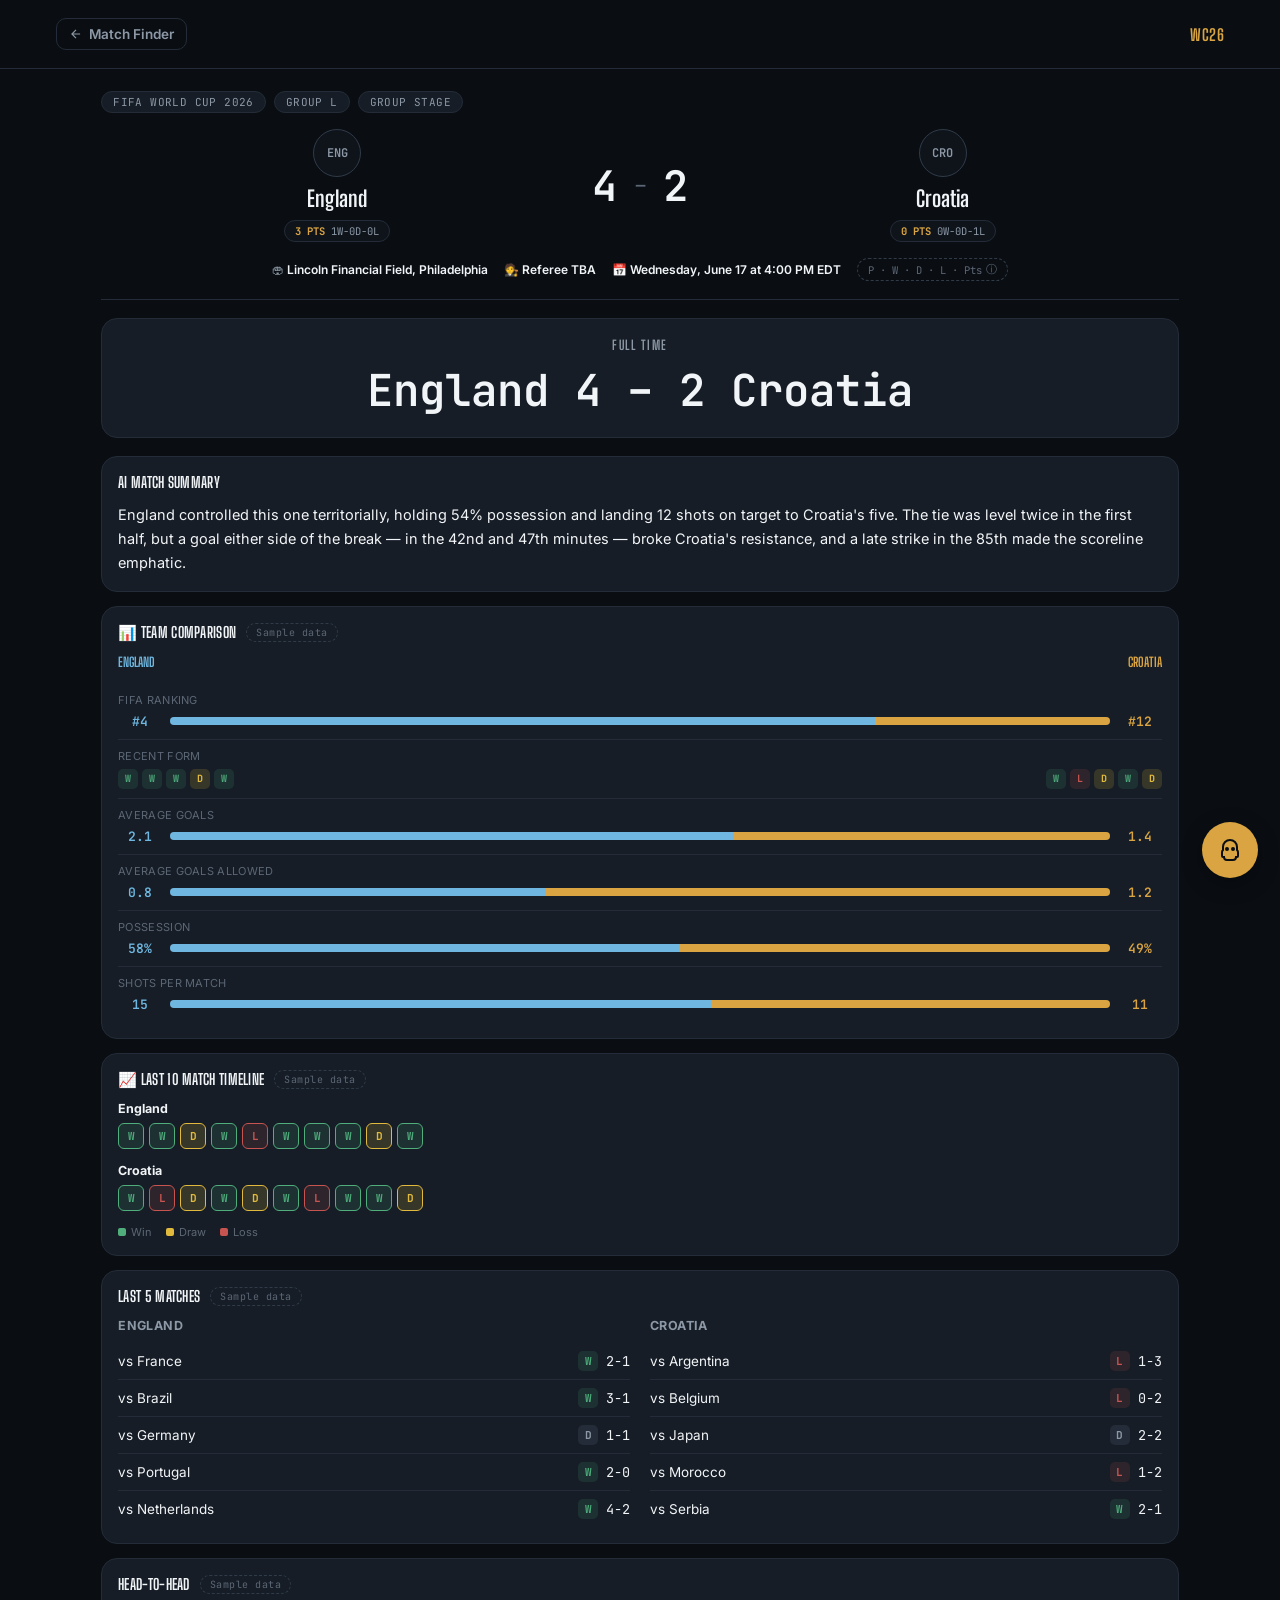
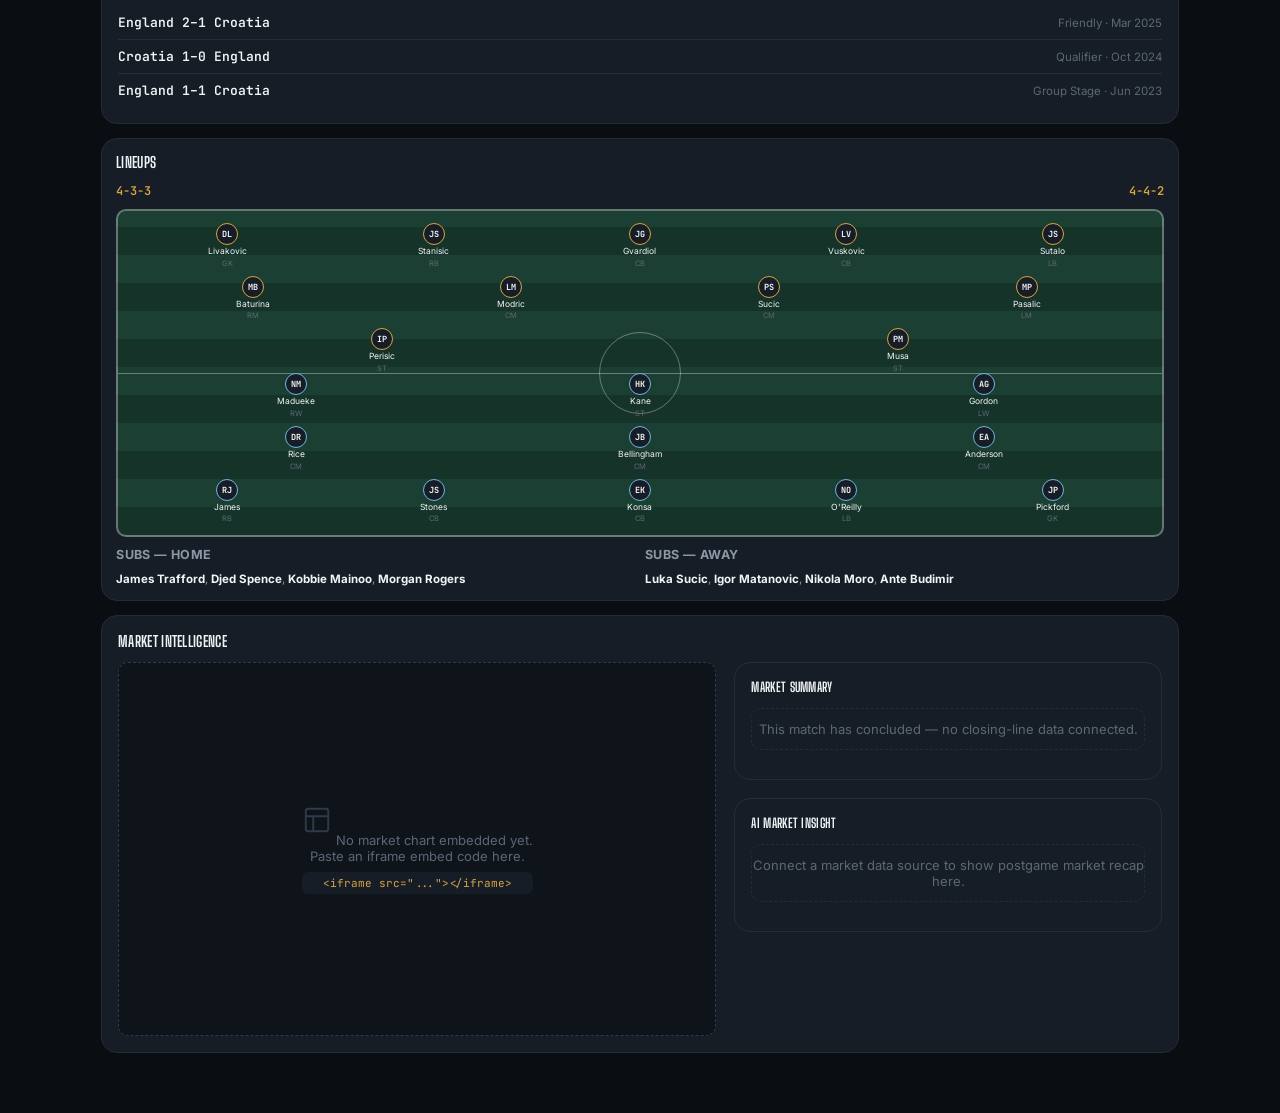
==== match.html @ c4d1fd0e "fc betting" ====
<!DOCTYPE html>
<html lang="en">
<head>
<meta charset="UTF-8">
<meta name="viewport" content="width=device-width, initial-scale=1.0">
<title>Match Intelligence — WC26</title>
<link rel="preconnect" href="https://fonts.googleapis.com">
<link href="https://fonts.googleapis.com/css2?family=Big+Shoulders+Display:wght@600;700;800&family=Inter:wght@400;500;600;700&family=JetBrains+Mono:wght@500;600&display=swap" rel="stylesheet">
<link rel="stylesheet" href="css/match.css">
</head>
<body data-page="match">

  <header class="mini-topbar">
    <a href="index.html" class="back-link">
      <svg width="14" height="14" viewBox="0 0 24 24" fill="none" stroke="currentColor" stroke-width="2"><path d="M19 12H5M12 19l-7-7 7-7"/></svg>
      Match Finder
    </a>
    <span class="mini-brand">WC26</span>
  </header>

  <main class="page">

    <!-- ============ SECTION 1 — MATCH HEADER ============ -->
    <section class="match-hero" id="matchHero">
      <div class="hero-meta-row">
        <span class="hero-tag" id="heroCompetition">FIFA World Cup 2026</span>
        <span class="hero-tag" id="heroGroup">Group —</span>
        <span class="hero-tag" id="heroStage">Group Stage</span>
        <span class="hero-tag live-tag" id="heroLiveTag" hidden><span class="pulse-dot small"></span><span id="heroLiveTagText">LIVE</span></span>
      </div>
      <div class="hero-teams">
        <div class="hero-team">
          <img class="flag" id="heroHomeFlag" src="" alt="">
          <span class="hero-team-name" id="heroHomeName">—</span>
          <span class="standing-bubble" id="homeStandingBubble" hidden></span>
        </div>
        <div class="hero-score-block" id="heroScoreBlock">
          <span class="hero-vs">vs</span>
        </div>
        <div class="hero-team">
          <img class="flag" id="heroAwayFlag" src="" alt="">
          <span class="hero-team-name" id="heroAwayName">—</span>
          <span class="standing-bubble" id="awayStandingBubble" hidden></span>
        </div>
      </div>
      <div class="hero-info-row">
        <span>🏟 <b id="heroStadium">—</b></span>
        <span>🧑‍⚖️ <b id="heroReferee">—</b></span>
        <span>📅 <b id="heroDate">—</b></span>
        <span class="info-chip-wrap">
          <button class="info-chip" id="standingsInfoBtn" type="button" aria-expanded="false">P · W · D · L · Pts <span class="info-icon">ⓘ</span></button>
          <div class="info-tooltip" id="standingsTooltip" hidden>
            <b>P</b> Played &nbsp;·&nbsp; <b>W</b> Won &nbsp;·&nbsp; <b>D</b> Drawn &nbsp;·&nbsp; <b>L</b> Lost &nbsp;·&nbsp; <b>Pts</b> Points
            <div class="info-tooltip-note">Group table shown is current sample data — will auto-update once a live standings API is connected.</div>
          </div>
        </span>
      </div>
    </section>

    <!-- ============ SECTION 2 — COUNTDOWN / STATUS ============ -->
    <section class="status-bar" id="statusBar"></section>

    <!-- ============ SECTIONS 3, 4, 5 ============ -->
    <div class="content-main">

      <!-- SECTION 3 — AI MATCH SUMMARY -->
      <div class="panel" id="panelAiSummary">
        <div class="panel-head"><h2>AI Match Summary</h2></div>
        <p class="ai-summary-text" id="aiSummaryText">—</p>
      </div>

      <!-- FEATURE 1 — TEAM COMPARISON PANEL -->
      <div class="panel" id="panelComparison">
        <div class="panel-head">
          <h2>📊 Team Comparison</h2>
          <span class="sample-tag" id="comparisonSampleTag" hidden>Sample data</span>
        </div>
        <div id="comparisonContent"></div>
      </div>

      <!-- FEATURE 2 — MATCH RESEARCH TIMELINE -->
      <div class="panel" id="panelTimeline">
        <div class="panel-head">
          <h2>📈 Last 10 Match Timeline</h2>
          <span class="sample-tag" id="timelineSampleTag" hidden>Sample data</span>
        </div>
        <div id="timelineContent"></div>
      </div>

      <!-- SECTION 4 — LAST 5 MATCHES -->
      <div class="panel" id="panelLastFive">
        <div class="panel-head">
          <h2>Last 5 Matches</h2>
          <span class="sample-tag" id="lastFiveSampleTag" hidden>Sample data</span>
        </div>
        <div id="lastFiveContent"></div>
      </div>

      <!-- SECTION 5 — HEAD-TO-HEAD -->
      <div class="panel" id="panelH2H">
        <div class="panel-head">
          <h2>Head-to-Head</h2>
          <span class="sample-tag" id="h2hSampleTag" hidden>Sample data</span>
        </div>
        <div id="h2hContent"></div>
      </div>

    </div>

    <!-- ============ SECTION 6 — LINEUPS ============ -->
    <div class="panel panel-compact" id="panelLineups" style="margin-top:14px;">
      <div class="panel-head"><h2>Lineups</h2></div>
      <div id="lineupsContent">
        <div class="lineups-head-row">
          <span><span class="formation-tag" id="homeFormationTag">—</span></span>
          <span><span class="formation-tag" id="awayFormationTag">—</span></span>
        </div>
        <div class="pitch" id="pitch"></div>
        <div class="lineups-grid">
          <div>
            <div class="form-team-label">Subs — Home</div>
            <div class="subs-row" id="subsHome">—</div>
          </div>
          <div>
            <div class="form-team-label">Subs — Away</div>
            <div class="subs-row" id="subsAway">—</div>
          </div>
        </div>
      </div>
    </div>

    <!-- ============ SECTION 9 — MARKET INTELLIGENCE ============ -->
    <div class="panel" id="panelMarket" style="margin-top:14px;">
      <div class="panel-head"><h2>Market Intelligence</h2></div>
      <div class="market-grid">

        <!-- Embedded chart area -->
        <div class="embed-slot" id="marketEmbedSlot">
          <!-- =====================================================
               PASTE YOUR MARKET EMBED CODE HERE.
               Delete the .embed-placeholder <div> below, then paste
               any provider's <iframe ...></iframe> tag in its place.
               This container is already responsive — width/height
               are handled for you in match.css (.embed-slot iframe).
               No provider is hardcoded; anything that embeds via
               iframe will work here.
          ===================================================== -->
          <div class="embed-placeholder" id="marketEmbedPlaceholder">
            <svg viewBox="0 0 24 24" fill="none" stroke="currentColor" stroke-width="1.5"><rect x="3" y="3" width="18" height="18" rx="2"/><path d="M3 9h18M9 21V9"/></svg>
            No market chart embedded yet.<br>Paste an iframe embed code here.
            <code>&lt;iframe src="..."&gt;&lt;/iframe&gt;</code>
          </div>
        </div>

        <div class="market-side">
          <!-- Market summary card -->
          <div class="panel" id="panelMarketSummary" style="margin:0;">
            <div class="panel-head"><h2 style="font-size:13px;">Market Summary</h2></div>
            <div id="marketSummaryContent"></div>
          </div>

          <!-- AI-generated market insight card -->
          <div class="panel" id="panelMarketInsight" style="margin:0;">
            <div class="panel-head"><h2 style="font-size:13px;">AI Market Insight</h2></div>
            <div id="marketInsightContent"></div>
          </div>
        </div>

      </div>
    </div>

  </main>

  <!-- ============ SECTION 8 — FLOATING AI ASSISTANT ============ -->
  <button class="assistant-fab" id="assistantFab" aria-label="Open AI Assistant" aria-expanded="false">
    <svg viewBox="0 0 24 24" fill="none" stroke="currentColor" stroke-width="2"><path d="M12 2a7 7 0 0 0-7 7v3a3 3 0 0 0-1 2.236V18a1 1 0 0 0 1 1h1a3 3 0 0 0 3 3h6a3 3 0 0 0 3-3h1a1 1 0 0 0 1-1v-3.764A3 3 0 0 0 19 12V9a7 7 0 0 0-7-7Z"/><circle cx="9" cy="11" r="1"/><circle cx="15" cy="11" r="1"/></svg>
  </button>
  <div class="assistant-panel" id="assistantPanel">
    <div class="assistant-head">AI Assistant</div>
    <div class="assistant-body">
      <div class="assistant-questions" id="assistantQuestions"></div>
      <div id="assistantAnswer"></div>
    </div>
  </div>

  <script src="js/home.js"></script>
  <script src="js/match.js"></script>
</body>
</html>
---- css/match.css ----
/* ============================================
   DESIGN TOKENS — mirrors css/home.css so both
   pages share one visual identity. Kept duplicated
   per the project's "only these files" file list.
   ============================================ */
:root {
  --bg: #0A0E13;
  --bg-elevated: #0F141B;
  --surface: #161D26;
  --surface-hover: #1C2531;
  --border: #232C38;
  --border-strong: #303B49;

  --text-primary: #F2F5F7;
  --text-secondary: #8C98A6;
  --text-tertiary: #5C6776;

  --accent-gold: #D9A441;
  --accent-gold-soft: rgba(217, 164, 65, 0.14);
  --live-red: #E5483D;
  --live-red-soft: rgba(229, 72, 61, 0.14);
  --win-green: #4FAE7C;
  --win-green-soft: rgba(79, 174, 124, 0.14);
  --loss-red: #C75450;
  --loss-red-soft: rgba(199, 84, 80, 0.14);
  --draw-gray: #8C98A6;
  --draw-yellow: #E0B93D;
  --draw-yellow-soft: rgba(224, 185, 61, 0.16);

  --pitch-1: #16332A;
  --pitch-2: #1C3F33;
  --pitch-line: rgba(242, 246, 247, 0.35);

  --radius-sm: 6px;
  --radius-md: 10px;
  --radius-lg: 16px;

  --font-display: 'Big Shoulders Display', sans-serif;
  --font-body: 'Inter', sans-serif;
  --font-mono: 'JetBrains Mono', monospace;
}

* { box-sizing: border-box; }
html, body { margin: 0; padding: 0; background: var(--bg); color: var(--text-primary); font-family: var(--font-body); }
a { color: inherit; text-decoration: none; }
:focus-visible { outline: 2px solid var(--accent-gold); outline-offset: 2px; }
@media (prefers-reduced-motion: reduce) {
  *, *::before, *::after { animation-duration: 0.001ms !important; transition-duration: 0.001ms !important; }
}

/* See css/home.css for why this is needed — .hero-tag.live-tag and
   .standing-bubble both declare an explicit `display`, which otherwise
   silently overrides el.hidden = true. */
[hidden] { display: none !important; }

.pulse-dot {
  width: 8px;
  height: 8px;
  border-radius: 50%;
  background: var(--live-red);
  position: relative;
  display: inline-block;
  flex-shrink: 0;
}
.pulse-dot::after {
  content: '';
  position: absolute;
  inset: 0;
  border-radius: 50%;
  background: var(--live-red);
  animation: pulse 1.6s ease-out infinite;
}
.pulse-dot.small { width: 6px; height: 6px; }
@keyframes pulse {
  0% { transform: scale(1); opacity: 0.7; }
  100% { transform: scale(2.6); opacity: 0; }
}

/* ============================================
   MINI TOP BAR
   ============================================ */
.mini-topbar {
  display: flex;
  align-items: center;
  gap: 14px;
  padding: 18px clamp(20px, 5vw, 56px);
  border-bottom: 1px solid var(--border);
}
.back-link {
  display: flex;
  align-items: center;
  gap: 6px;
  color: var(--text-secondary);
  font-size: 13.5px;
  font-weight: 600;
  padding: 7px 12px;
  border: 1px solid var(--border);
  border-radius: var(--radius-md);
  transition: border-color 0.15s, color 0.15s;
}
.back-link:hover { border-color: var(--border-strong); color: var(--text-primary); }
.mini-brand { margin-left: auto; font-family: var(--font-display); font-weight: 700; font-size: 16px; color: var(--accent-gold); letter-spacing: 0.5px; }

.page {
  max-width: 1180px;
  margin: 0 auto;
  padding: 0 clamp(14px, 4vw, 56px) 60px;
}

/* ============================================
   SECTION 1 — MATCH HEADER
   ============================================ */
.match-hero {
  padding: 22px 0 18px;
  border-bottom: 1px solid var(--border);
}

.hero-meta-row {
  display: flex;
  gap: 8px;
  flex-wrap: wrap;
  margin-bottom: 16px;
}
.hero-tag {
  font-family: var(--font-mono);
  font-size: 11px;
  letter-spacing: 0.4px;
  text-transform: uppercase;
  color: var(--text-secondary);
  background: var(--surface);
  border: 1px solid var(--border);
  border-radius: 100px;
  padding: 3px 11px;
}
.hero-tag.live-tag {
  display: inline-flex;
  align-items: center;
  gap: 6px;
  color: var(--live-red);
  background: var(--live-red-soft);
  border-color: var(--live-red);
  font-weight: 600;
}

.hero-teams {
  display: grid;
  grid-template-columns: 1fr auto 1fr;
  align-items: center;
  gap: 12px;
}

.hero-team { display: flex; flex-direction: column; align-items: center; gap: 8px; text-align: center; }
.hero-team .flag { width: 48px; height: 48px; border-radius: 50%; object-fit: cover; border: 1px solid var(--border-strong); background: var(--bg-elevated); }
.hero-team .hero-team-name { font-family: var(--font-display); font-weight: 700; font-size: clamp(16px, 2.6vw, 22px); }

.flag-fallback {
  display: flex;
  align-items: center;
  justify-content: center;
  font-family: var(--font-mono);
  font-weight: 600;
  color: var(--text-secondary);
  background: var(--bg-elevated);
  border: 1px solid var(--border-strong);
  border-radius: 50%;
}
.hero-team .flag-fallback { width: 48px; height: 48px; font-size: 12px; }

/* Compact per-team P/W/D/L/Pts bubble, replaces the old full standings table */
.standing-bubble {
  display: inline-flex;
  align-items: center;
  gap: 6px;
  font-family: var(--font-mono);
  font-size: 10.5px;
  background: var(--bg-elevated);
  border: 1px solid var(--border);
  border-radius: 100px;
  padding: 3px 10px;
  color: var(--text-secondary);
}
.standing-bubble .sb-pts { color: var(--accent-gold); font-weight: 700; }

.hero-score-block { display: flex; align-items: center; gap: 10px; font-family: var(--font-mono); }
.hero-score-block .hero-score { font-size: clamp(28px, 5vw, 42px); font-weight: 600; min-width: 38px; text-align: center; }
.hero-score-block .hero-sep { font-size: 22px; color: var(--text-tertiary); }
.hero-score-block .hero-vs { font-size: 17px; color: var(--text-tertiary); font-weight: 600; }

.hero-info-row {
  display: flex;
  justify-content: center;
  align-items: center;
  gap: 16px;
  flex-wrap: wrap;
  margin-top: 16px;
  font-size: 12px;
  color: var(--text-secondary);
}
.hero-info-row span b { color: var(--text-primary); font-weight: 600; }

.info-chip-wrap { position: relative; }
.info-chip {
  font-family: var(--font-mono);
  font-size: 10.5px;
  color: var(--text-tertiary);
  background: transparent;
  border: 1px dashed var(--border-strong);
  border-radius: 100px;
  padding: 3px 10px;
  cursor: pointer;
  display: inline-flex;
  align-items: center;
  gap: 4px;
}
.info-chip:hover { color: var(--accent-gold); border-color: var(--accent-gold); }
.info-icon { font-size: 11px; }

.info-tooltip {
  position: absolute;
  bottom: calc(100% + 8px);
  right: 0;
  width: min(280px, 80vw);
  background: var(--surface);
  border: 1px solid var(--border-strong);
  border-radius: var(--radius-md);
  padding: 12px 14px;
  font-size: 11.5px;
  line-height: 1.6;
  color: var(--text-secondary);
  box-shadow: 0 8px 24px rgba(0,0,0,0.45);
  z-index: 40;
}
.info-tooltip b { color: var(--text-primary); }
.info-tooltip-note { margin-top: 8px; padding-top: 8px; border-top: 1px solid var(--border); color: var(--text-tertiary); font-size: 10.5px; }

/* ============================================
   SECTION 2 — COUNTDOWN / STATUS
   ============================================ */
.status-bar {
  margin: 18px 0;
  padding: 18px;
  border-radius: var(--radius-lg);
  border: 1px solid var(--border);
  background: var(--surface);
  text-align: center;
}
.status-bar.state-live { border-color: var(--live-red); background: linear-gradient(180deg, var(--live-red-soft), var(--surface)); }
.status-bar.state-half { border-color: var(--accent-gold); background: linear-gradient(180deg, var(--accent-gold-soft), var(--surface)); }

.status-label {
  font-family: var(--font-display);
  font-weight: 700;
  font-size: 13px;
  letter-spacing: 1.5px;
  text-transform: uppercase;
  color: var(--text-secondary);
  margin-bottom: 8px;
  display: flex;
  align-items: center;
  justify-content: center;
  gap: 8px;
}
.status-bar.state-live .status-label { color: var(--live-red); }
.status-bar.state-half .status-label { color: var(--accent-gold); }

.countdown-digits {
  display: flex;
  justify-content: center;
  gap: clamp(12px, 4vw, 30px);
}
.countdown-digits .digit-block { display: flex; flex-direction: column; align-items: center; gap: 3px; }
.countdown-digits .digit-value { font-family: var(--font-mono); font-size: clamp(24px, 5vw, 36px); font-weight: 600; }
.countdown-digits .digit-unit { font-size: 10.5px; letter-spacing: 0.5px; text-transform: uppercase; color: var(--text-tertiary); }

.live-minute-display { font-family: var(--font-mono); font-size: clamp(30px, 6vw, 44px); font-weight: 600; color: var(--text-primary); }
.status-subtext { margin-top: 6px; font-size: 12.5px; color: var(--text-secondary); }

/* ============================================
   GENERIC PANEL (reused everywhere below)
   ============================================ */
.panel {
  background: var(--surface);
  border: 1px solid var(--border);
  border-radius: var(--radius-lg);
  padding: 16px;
}
.panel + .panel { margin-top: 14px; }
.panel.panel-compact { padding: 14px; }

.panel-head {
  display: flex;
  align-items: center;
  gap: 10px;
  margin-bottom: 12px;
  flex-wrap: wrap;
}
.panel-head h2 {
  font-family: var(--font-display);
  font-weight: 700;
  font-size: 15px;
  letter-spacing: 0.3px;
  text-transform: uppercase;
  margin: 0;
}
.sample-tag {
  font-family: var(--font-mono);
  font-size: 10px;
  letter-spacing: 0.5px;
  color: var(--text-tertiary);
  border: 1px dashed var(--border-strong);
  border-radius: 100px;
  padding: 2px 9px;
}

.panel-empty {
  color: var(--text-tertiary);
  font-size: 13px;
  padding: 12px 0;
  text-align: center;
  border: 1px dashed var(--border);
  border-radius: var(--radius-md);
}

/* ============================================
   SECTIONS 3, 4, 5 — single-column content flow
   (standings sidebar removed; bubbles live in the
   header now, see SECTION 1 above)
   ============================================ */
.content-main { display: flex; flex-direction: column; margin-top: 18px; }

/* AI Summary */
.ai-summary-text { font-size: 14.5px; line-height: 1.65; color: var(--text-primary); margin: 0; }

/* Last 5 Matches */
.form-columns { display: grid; grid-template-columns: 1fr 1fr; gap: 20px; }
.form-team-label { font-size: 12.5px; font-weight: 700; color: var(--text-secondary); text-transform: uppercase; letter-spacing: 0.4px; margin-bottom: 10px; }
.form-row { display: flex; align-items: center; justify-content: space-between; padding: 8px 0; border-bottom: 1px solid var(--border); font-size: 13.5px; }
.form-row:last-child { border-bottom: none; }
.form-opponent { color: var(--text-primary); }
.form-right { display: flex; align-items: center; gap: 8px; font-family: var(--font-mono); }
.result-badge { width: 20px; height: 20px; border-radius: 5px; display: flex; align-items: center; justify-content: center; font-size: 11px; font-weight: 700; }
.result-badge.W { background: var(--win-green-soft); color: var(--win-green); }
.result-badge.D { background: var(--border); color: var(--draw-gray); }
.result-badge.L { background: var(--loss-red-soft); color: var(--loss-red); }

/* Head to Head */
.h2h-row { display: flex; justify-content: space-between; align-items: baseline; padding: 8px 0; border-bottom: 1px solid var(--border); font-size: 13px; }
.h2h-row:last-child { border-bottom: none; }
.h2h-line { font-family: var(--font-mono); font-weight: 600; }
.h2h-meta { color: var(--text-tertiary); font-size: 11.5px; }

/* ============================================
   FEATURE 1 — TEAM COMPARISON PANEL
   ============================================ */
.compare-head-row {
  display: flex;
  justify-content: space-between;
  font-family: var(--font-display);
  font-weight: 700;
  font-size: 13px;
  text-transform: uppercase;
  color: var(--text-secondary);
  margin-bottom: 14px;
}
.compare-head-row .ch-home { color: #6FB7E0; }
.compare-head-row .ch-away { color: var(--accent-gold); }

.compare-row { padding: 9px 0; border-bottom: 1px solid var(--border); }
.compare-row:last-child { border-bottom: none; }
.compare-label {
  display: block;
  font-size: 11px;
  color: var(--text-tertiary);
  text-transform: uppercase;
  letter-spacing: 0.3px;
  margin-bottom: 6px;
}
.compare-values {
  display: grid;
  grid-template-columns: 44px 1fr 44px;
  align-items: center;
  gap: 8px;
}
.compare-val {
  font-family: var(--font-mono);
  font-size: 13px;
  font-weight: 600;
  text-align: center;
}
.compare-val.home { color: #6FB7E0; }
.compare-val.away { color: var(--accent-gold); }

.compare-bar { display: flex; height: 8px; border-radius: 100px; overflow: hidden; background: var(--border); }
.compare-bar .cb-home { background: #6FB7E0; height: 100%; }
.compare-bar .cb-away { background: var(--accent-gold); height: 100%; }

.compare-chips { display: flex; justify-content: center; gap: 4px; }
.compare-form-split { display: flex; justify-content: space-between; align-items: center; }
.form-chip {
  width: 20px; height: 20px;
  border-radius: 5px;
  display: flex; align-items: center; justify-content: center;
  font-family: var(--font-mono);
  font-size: 10px;
  font-weight: 700;
}
.form-chip.W { background: var(--win-green-soft); color: var(--win-green); }
.form-chip.D { background: var(--draw-yellow-soft); color: var(--draw-yellow); }
.form-chip.L { background: var(--loss-red-soft); color: var(--loss-red); }

/* ============================================
   FEATURE 2 — MATCH RESEARCH TIMELINE
   ============================================ */
.timeline-team { margin-bottom: 14px; }
.timeline-team:last-child { margin-bottom: 0; }
.timeline-team-name { font-size: 12.5px; font-weight: 700; color: var(--text-primary); margin-bottom: 7px; }
.timeline-row { display: flex; gap: 5px; flex-wrap: wrap; }
.timeline-chip {
  width: 26px; height: 26px;
  border-radius: 6px;
  display: flex; align-items: center; justify-content: center;
  font-family: var(--font-mono);
  font-size: 11px;
  font-weight: 700;
  flex-shrink: 0;
}
.timeline-chip.W { background: var(--win-green-soft); color: var(--win-green); border: 1px solid var(--win-green); }
.timeline-chip.D { background: var(--draw-yellow-soft); color: var(--draw-yellow); border: 1px solid var(--draw-yellow); }
.timeline-chip.L { background: var(--loss-red-soft); color: var(--loss-red); border: 1px solid var(--loss-red); }
.timeline-legend { display: flex; gap: 14px; margin-top: 12px; font-size: 11px; color: var(--text-tertiary); }
.timeline-legend span { display: inline-flex; align-items: center; gap: 5px; }
.timeline-legend .dot { width: 8px; height: 8px; border-radius: 2px; }
.timeline-legend .dot.W { background: var(--win-green); }
.timeline-legend .dot.D { background: var(--draw-yellow); }
.timeline-legend .dot.L { background: var(--loss-red); }

/* ============================================
   SECTION 6 — LINEUPS / PITCH (compact)
   ============================================ */
.lineups-head-row { display: flex; justify-content: space-between; margin-bottom: 10px; font-size: 12px; }
.formation-tag { font-family: var(--font-mono); color: var(--accent-gold); font-weight: 600; }

.pitch {
  position: relative;
  border-radius: var(--radius-md);
  background:
    repeating-linear-gradient(0deg, var(--pitch-1) 0px, var(--pitch-1) 28px, var(--pitch-2) 28px, var(--pitch-2) 56px);
  border: 2px solid var(--pitch-line);
  padding: 12px 8px;
  display: flex;
  flex-direction: column;
  justify-content: space-between;
  min-height: 320px;
  overflow: hidden;
}
.pitch::before {
  content: '';
  position: absolute;
  top: 50%; left: 50%;
  width: 80px; height: 80px;
  border: 1px solid var(--pitch-line);
  border-radius: 50%;
  transform: translate(-50%, -50%);
}
.pitch::after {
  content: '';
  position: absolute;
  top: 50%; left: 0; right: 0;
  border-top: 1px solid var(--pitch-line);
}

.pitch-half { display: flex; flex-direction: column; gap: 8px; position: relative; z-index: 1; }
.pitch-row { display: flex; justify-content: space-around; gap: 4px; flex-wrap: wrap; }

.player-token { display: flex; flex-direction: column; align-items: center; gap: 2px; width: 58px; }
.player-dot {
  width: 22px; height: 22px;
  border-radius: 50%;
  background: var(--surface);
  border: 1.5px solid var(--border-strong);
  display: flex; align-items: center; justify-content: center;
  font-family: var(--font-mono); font-size: 8.5px; font-weight: 700;
}
.player-token.away .player-dot { border-color: var(--accent-gold); }
.player-token.home .player-dot { border-color: #6FB7E0; }
.player-name { font-size: 8.5px; text-align: center; line-height: 1.15; color: var(--text-primary); }
.player-pos { font-size: 7.5px; color: var(--text-tertiary); }

.subs-row { margin-top: 10px; font-size: 11.5px; color: var(--text-secondary); }
.subs-row b { color: var(--text-primary); }

.lineups-grid { display: grid; grid-template-columns: 1fr 1fr; gap: 10px; margin-top: 10px; }

/* ============================================
   SECTION 9 — MARKET INTELLIGENCE
   ============================================ */
.market-grid {
  display: grid;
  grid-template-columns: 1.4fr 1fr;
  gap: 18px;
  align-items: start;
}
.market-side { display: flex; flex-direction: column; gap: 18px; }

.embed-slot {
  position: relative;
  width: 100%;
  aspect-ratio: 16 / 10;
  border-radius: var(--radius-md);
  background: var(--bg-elevated);
  border: 1.5px dashed var(--border-strong);
  display: flex;
  align-items: center;
  justify-content: center;
  overflow: hidden;
}
.embed-slot iframe {
  width: 100%;
  height: 100%;
  border: 0;
  display: block;
}
.embed-placeholder {
  text-align: center;
  color: var(--text-tertiary);
  font-size: 13px;
  padding: 0 24px;
}
.embed-placeholder svg { width: 30px; height: 30px; margin-bottom: 10px; color: var(--border-strong); }
.embed-placeholder code {
  display: block;
  margin-top: 8px;
  font-family: var(--font-mono);
  font-size: 11px;
  color: var(--accent-gold);
  background: var(--surface);
  border-radius: var(--radius-sm);
  padding: 4px 8px;
}

.prob-bar { display: flex; height: 10px; border-radius: 100px; overflow: hidden; margin: 10px 0; background: var(--border); }
.prob-bar span { height: 100%; }
.prob-bar .p-home { background: #6FB7E0; }
.prob-bar .p-draw { background: var(--text-tertiary); }
.prob-bar .p-away { background: var(--accent-gold); }
.prob-legend { display: flex; justify-content: space-between; font-size: 11.5px; color: var(--text-secondary); font-family: var(--font-mono); }

/* ============================================
   SECTION 8 — FLOATING AI ASSISTANT
   ============================================ */
.assistant-fab {
  position: fixed;
  bottom: 22px;
  right: 22px;
  width: 56px;
  height: 56px;
  border-radius: 50%;
  background: var(--accent-gold);
  color: var(--bg);
  border: none;
  display: flex;
  align-items: center;
  justify-content: center;
  cursor: pointer;
  box-shadow: 0 6px 20px rgba(0,0,0,0.4);
  z-index: 60;
  transition: transform 0.15s;
}
.assistant-fab:hover { transform: scale(1.06); }
.assistant-fab svg { width: 24px; height: 24px; }

.assistant-panel {
  position: fixed;
  bottom: 90px;
  right: 22px;
  width: min(340px, calc(100vw - 44px));
  max-height: 60vh;
  background: var(--surface);
  border: 1px solid var(--border-strong);
  border-radius: var(--radius-lg);
  box-shadow: 0 12px 40px rgba(0,0,0,0.5);
  z-index: 60;
  display: flex;
  flex-direction: column;
  overflow: hidden;
  transform: translateY(12px) scale(0.98);
  opacity: 0;
  pointer-events: none;
  transition: transform 0.18s ease, opacity 0.18s ease;
}
.assistant-panel.open { transform: translateY(0) scale(1); opacity: 1; pointer-events: auto; }

.assistant-head {
  padding: 14px 16px;
  border-bottom: 1px solid var(--border);
  font-family: var(--font-display);
  font-weight: 700;
  font-size: 14px;
  text-transform: uppercase;
  letter-spacing: 0.4px;
}
.assistant-body { padding: 14px 16px; overflow-y: auto; flex: 1; }
.assistant-questions { display: flex; flex-direction: column; gap: 8px; margin-bottom: 12px; }
.assistant-q-btn {
  text-align: left;
  background: var(--bg-elevated);
  border: 1px solid var(--border);
  color: var(--text-primary);
  border-radius: var(--radius-sm);
  padding: 9px 12px;
  font-size: 12.5px;
  cursor: pointer;
  font-family: var(--font-body);
  transition: border-color 0.15s, background 0.15s;
}
.assistant-q-btn:hover { border-color: var(--accent-gold); background: var(--surface-hover); }
.assistant-answer {
  background: var(--bg-elevated);
  border-left: 2px solid var(--accent-gold);
  border-radius: var(--radius-sm);
  padding: 10px 12px;
  font-size: 12.5px;
  line-height: 1.55;
  color: var(--text-secondary);
  margin-top: 4px;
}

/* ============================================
   RESPONSIVE
   ============================================ */
@media (max-width: 760px) {
  .market-grid { grid-template-columns: 1fr; }
  .lineups-grid { grid-template-columns: 1fr; }
  .hero-teams { gap: 6px; }
  .hero-score-block { gap: 6px; }
  .hero-info-row { gap: 10px; }
  .info-tooltip { right: auto; left: 50%; transform: translateX(-50%); }
  .player-token { width: 48px; }
  .player-name { font-size: 7.5px; }
  .pitch { min-height: 270px; }
  .assistant-fab { width: 48px; height: 48px; bottom: 16px; right: 16px; }
  .assistant-fab svg { width: 20px; height: 20px; }
  .assistant-panel { bottom: 76px; right: 12px; }
  .compare-values { grid-template-columns: 36px 1fr 36px; }
  .timeline-chip { width: 22px; height: 22px; font-size: 10px; }
}

@media (max-width: 420px) {
  .hero-tag { font-size: 10px; padding: 3px 9px; }
  .hero-team .flag, .hero-team .flag-fallback { width: 40px; height: 40px; }
  .standing-bubble { font-size: 9.5px; padding: 2px 8px; }
  .panel-head h2 { font-size: 13.5px; }
  .player-token { width: 40px; }
  .player-dot { width: 18px; height: 18px; font-size: 7.5px; }
  .pitch { min-height: 230px; padding: 8px 4px; }
}
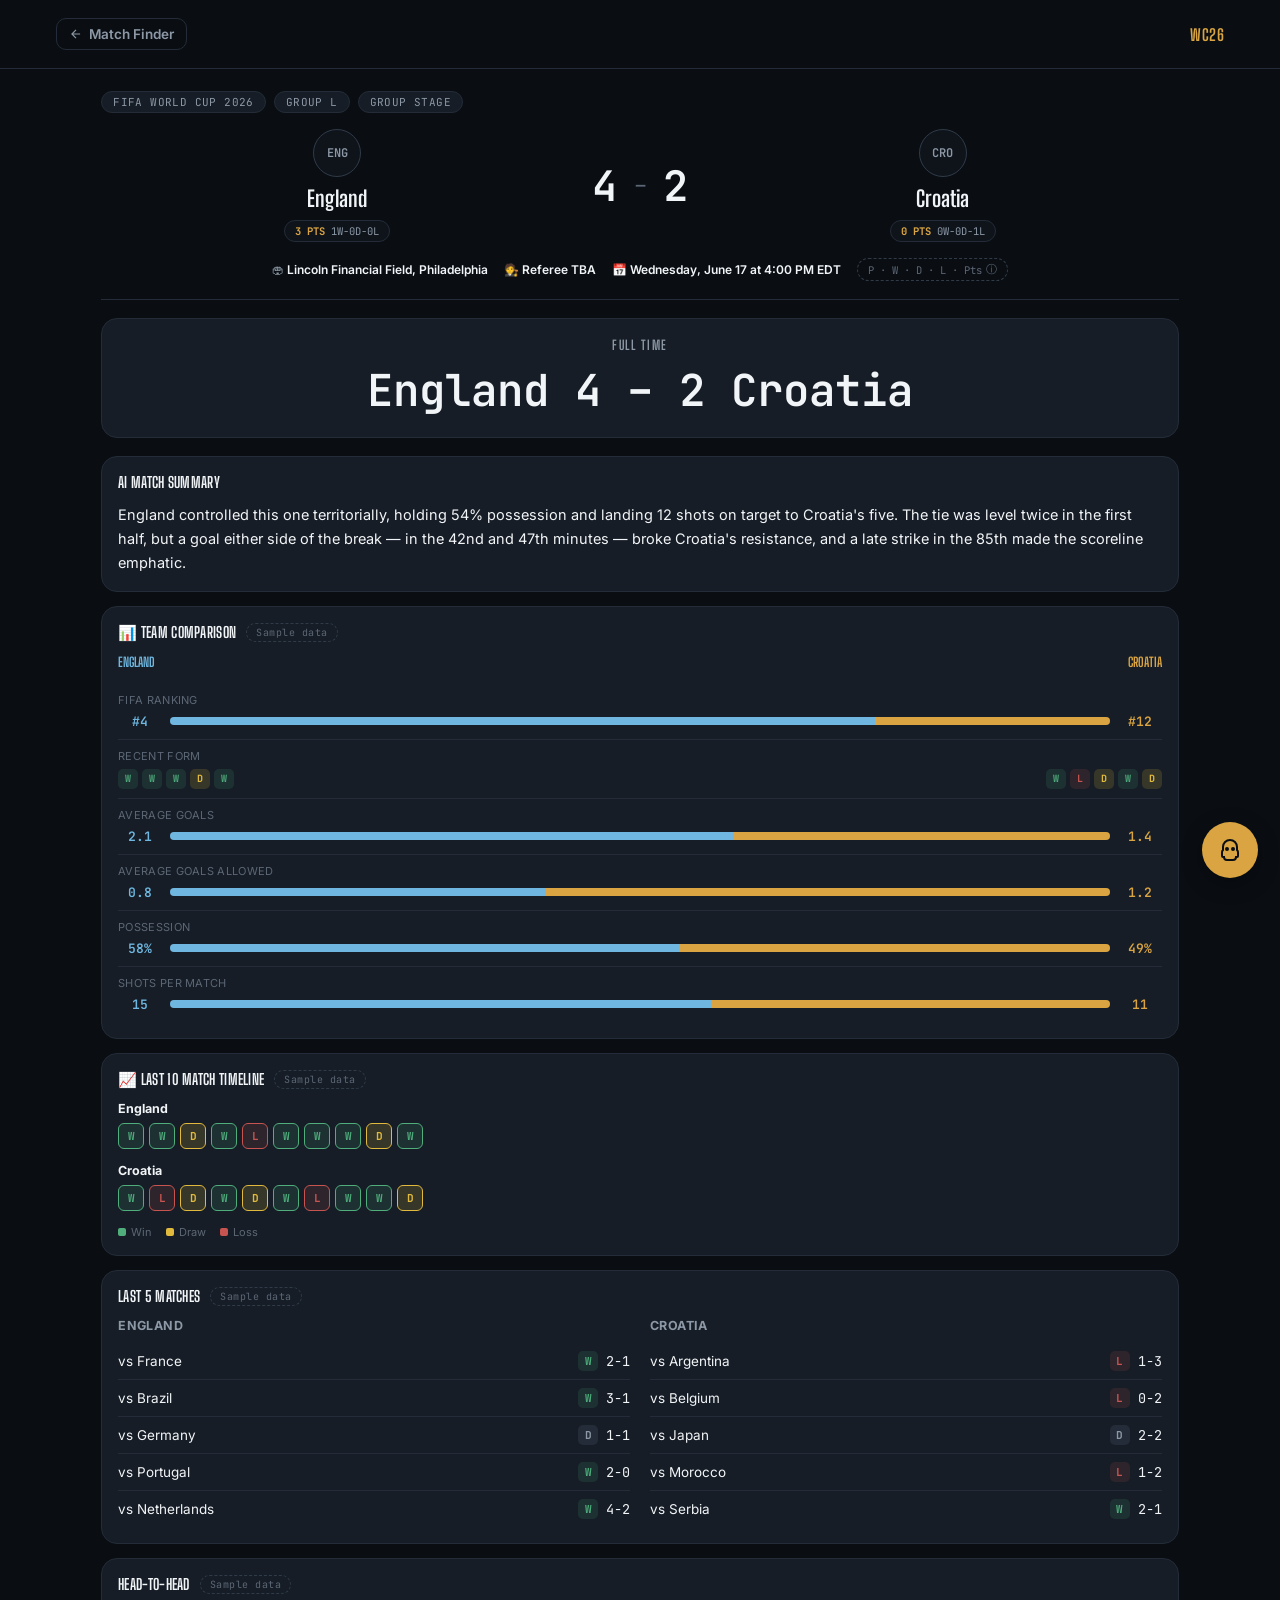
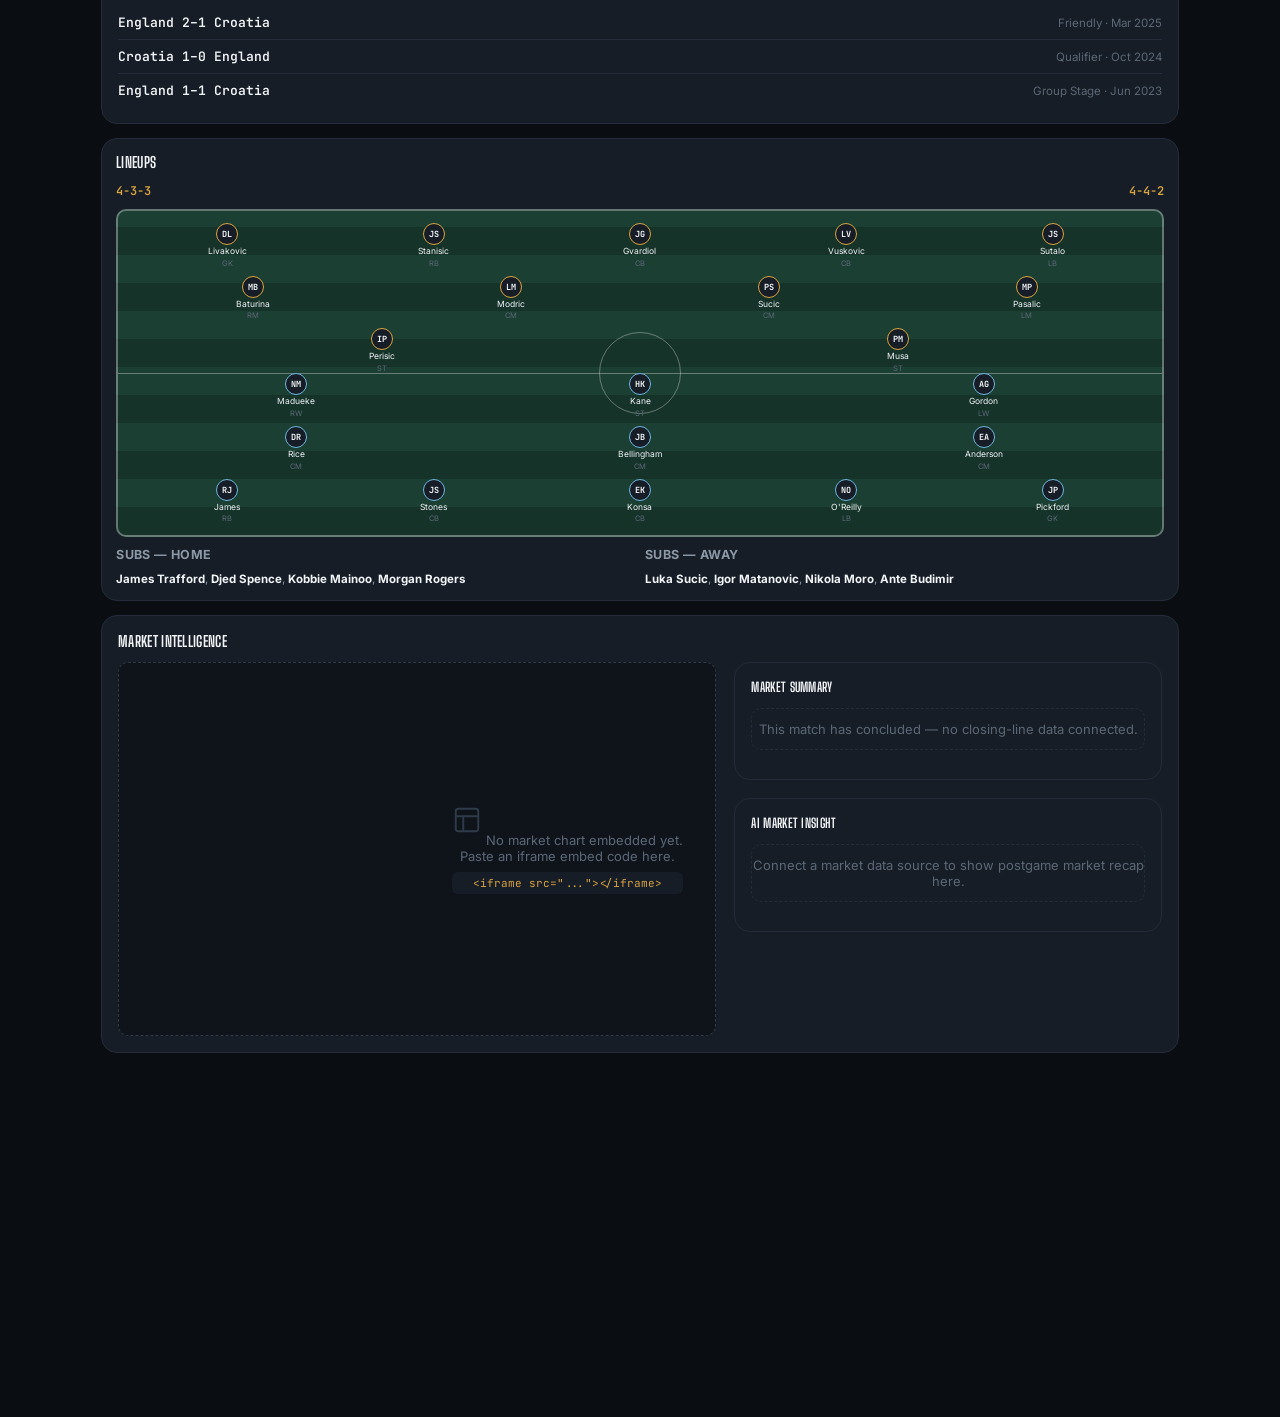
==== commit ca1612d0: "update" ====
--- a/match.html
+++ b/match.html
@@ -145,6 +145,49 @@
                No provider is hardcoded; anything that embeds via
                iframe will work here.
           ===================================================== -->
+          <script type="application/ld+json">
+{
+  "@context": "https://schema.org",
+  "@type": "WebPage",
+  "name": "Will France win the 2026 FIFA World Cup?",
+  "description": "Prediction market: Yes 20% · No 80% on Polymarket.",
+  "url": "https://polymarket.com/event/world-cup-winner",
+  "publisher": {
+    "@type": "Organization",
+    "name": "Polymarket",
+    "url": "https://polymarket.com"
+  }
+}
+</script>
+<figure
+	class="polymarket-embed"
+	id="polymarket-will-france-win-the-2026-fifa-world-cup-924"
+	aria-label="Polymarket prediction market: Will France win the 2026 FIFA World Cup?"
+	itemscope
+	itemtype="https://schema.org/WebPage"
+	style="position:relative;display:inline-block;margin:0">
+	<iframe
+		title="Will France win the 2026 FIFA World Cup? — Polymarket Prediction Market"
+		src="https://embed.polymarket.com/market?market=will-france-win-the-2026-fifa-world-cup-924&theme=dark&creator=Thegoatofmoney&height=300"
+		width="400"
+		height="300"
+		frameborder="0"
+		allowtransparency="true">
+	</iframe>
+	<a href="https://polymarket.com/event/world-cup-winner"
+		aria-label="View on Polymarket"
+		target="_blank"
+		rel="noopener"
+		style="position:absolute;top:16px;right:20px;width:120px;height:24px;z-index:10">
+	</a>
+	<figcaption style="position:absolute;width:1px;height:1px;padding:0;margin:-1px;overflow:hidden;clip:rect(0,0,0,0);white-space:nowrap;border:0">
+		<strong>Will France win the 2026 FIFA World Cup?</strong><br>
+		Yes 20% · No 80%<br>
+		<a href="https://polymarket.com/event/world-cup-winner">
+			View full market &amp; trade on Polymarket
+		</a>
+	</figcaption>
+</figure>
           <div class="embed-placeholder" id="marketEmbedPlaceholder">
             <svg viewBox="0 0 24 24" fill="none" stroke="currentColor" stroke-width="1.5"><rect x="3" y="3" width="18" height="18" rx="2"/><path d="M3 9h18M9 21V9"/></svg>
             No market chart embedded yet.<br>Paste an iframe embed code here.
@@ -187,3 +230,46 @@
   <script src="js/match.js"></script>
 </body>
 </html>
+<script type="application/ld+json">
+{
+  "@context": "https://schema.org",
+  "@type": "WebPage",
+  "name": "Will France win the 2026 FIFA World Cup?",
+  "description": "Prediction market: Yes 20% · No 80% on Polymarket.",
+  "url": "https://polymarket.com/event/world-cup-winner",
+  "publisher": {
+    "@type": "Organization",
+    "name": "Polymarket",
+    "url": "https://polymarket.com"
+  }
+}
+</script>
+<figure
+	class="polymarket-embed"
+	id="polymarket-will-france-win-the-2026-fifa-world-cup-924"
+	aria-label="Polymarket prediction market: Will France win the 2026 FIFA World Cup?"
+	itemscope
+	itemtype="https://schema.org/WebPage"
+	style="position:relative;display:inline-block;margin:0">
+	<iframe
+		title="Will France win the 2026 FIFA World Cup? — Polymarket Prediction Market"
+		src="https://embed.polymarket.com/market?market=will-france-win-the-2026-fifa-world-cup-924&theme=dark&creator=Thegoatofmoney&height=300"
+		width="400"
+		height="300"
+		frameborder="0"
+		allowtransparency="true">
+	</iframe>
+	<a href="https://polymarket.com/event/world-cup-winner"
+		aria-label="View on Polymarket"
+		target="_blank"
+		rel="noopener"
+		style="position:absolute;top:16px;right:20px;width:120px;height:24px;z-index:10">
+	</a>
+	<figcaption style="position:absolute;width:1px;height:1px;padding:0;margin:-1px;overflow:hidden;clip:rect(0,0,0,0);white-space:nowrap;border:0">
+		<strong>Will France win the 2026 FIFA World Cup?</strong><br>
+		Yes 20% · No 80%<br>
+		<a href="https://polymarket.com/event/world-cup-winner">
+			View full market &amp; trade on Polymarket
+		</a>
+	</figcaption>
+</figure>
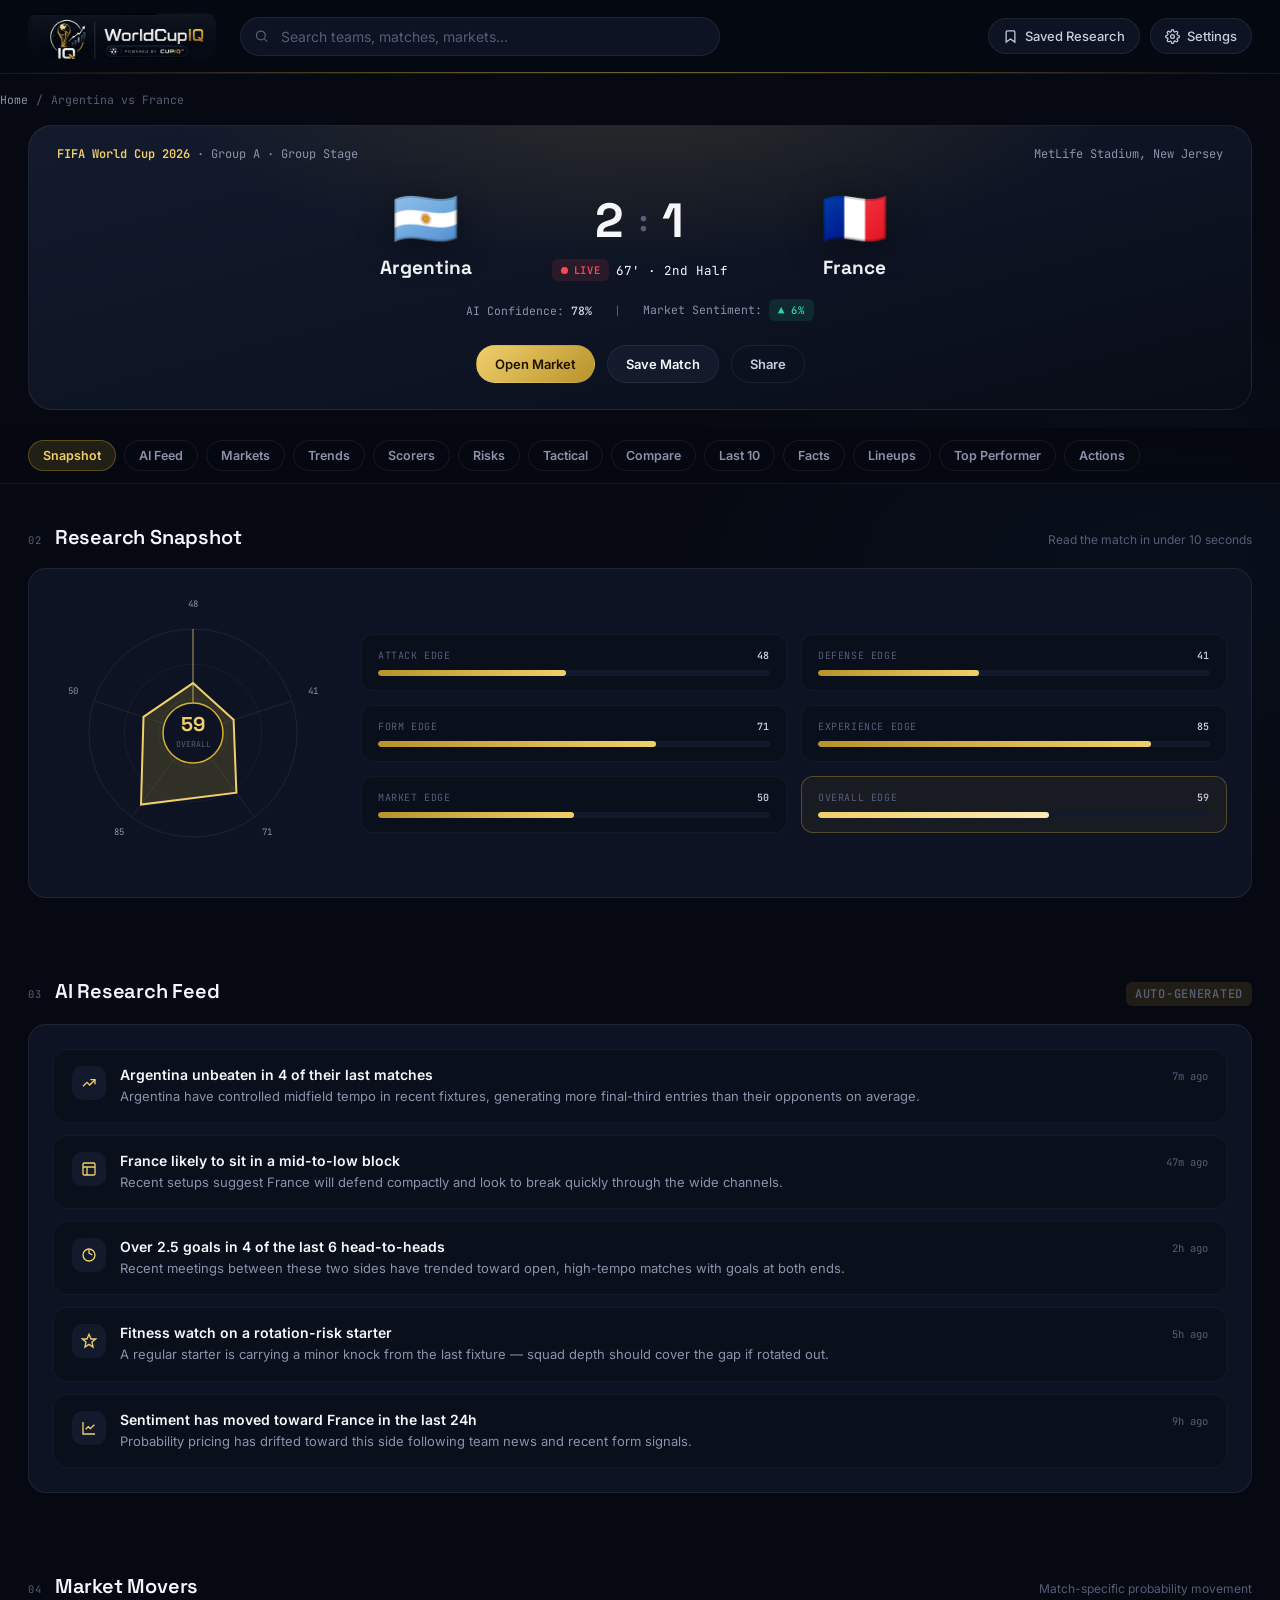
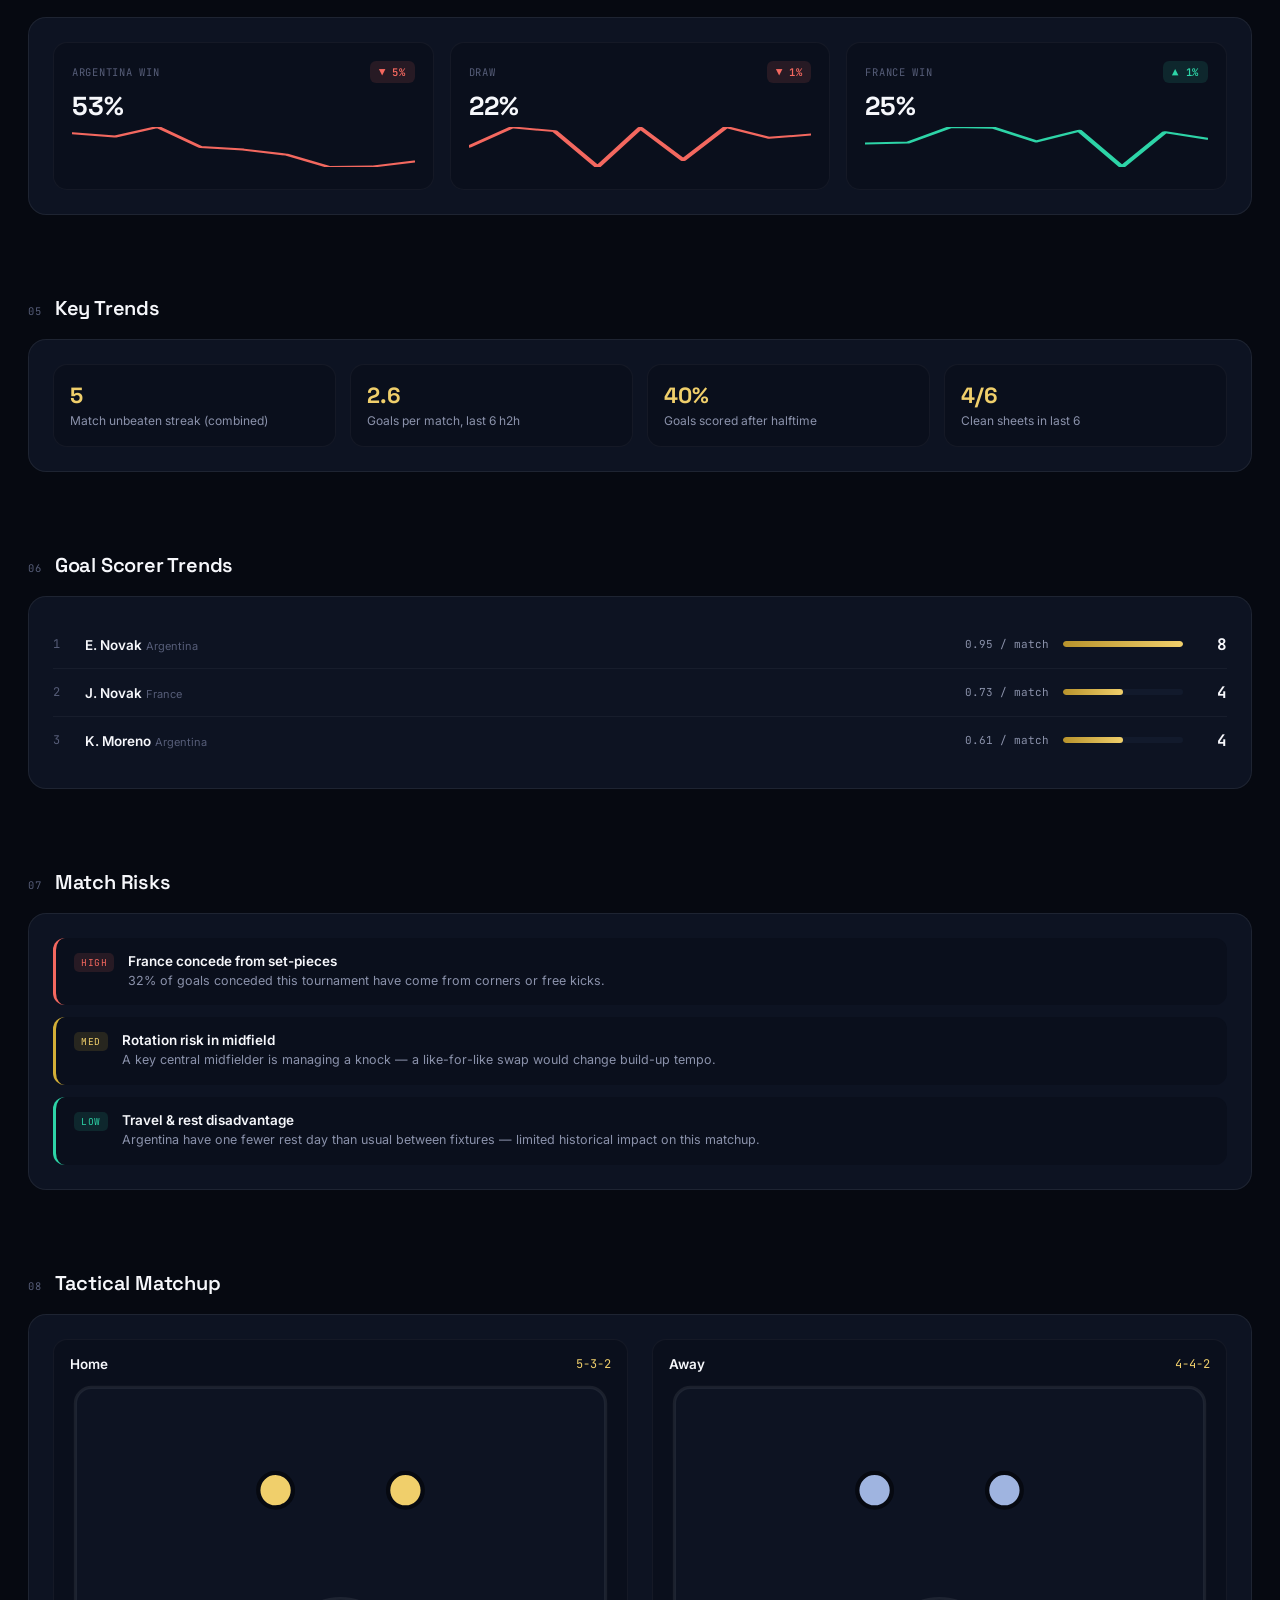
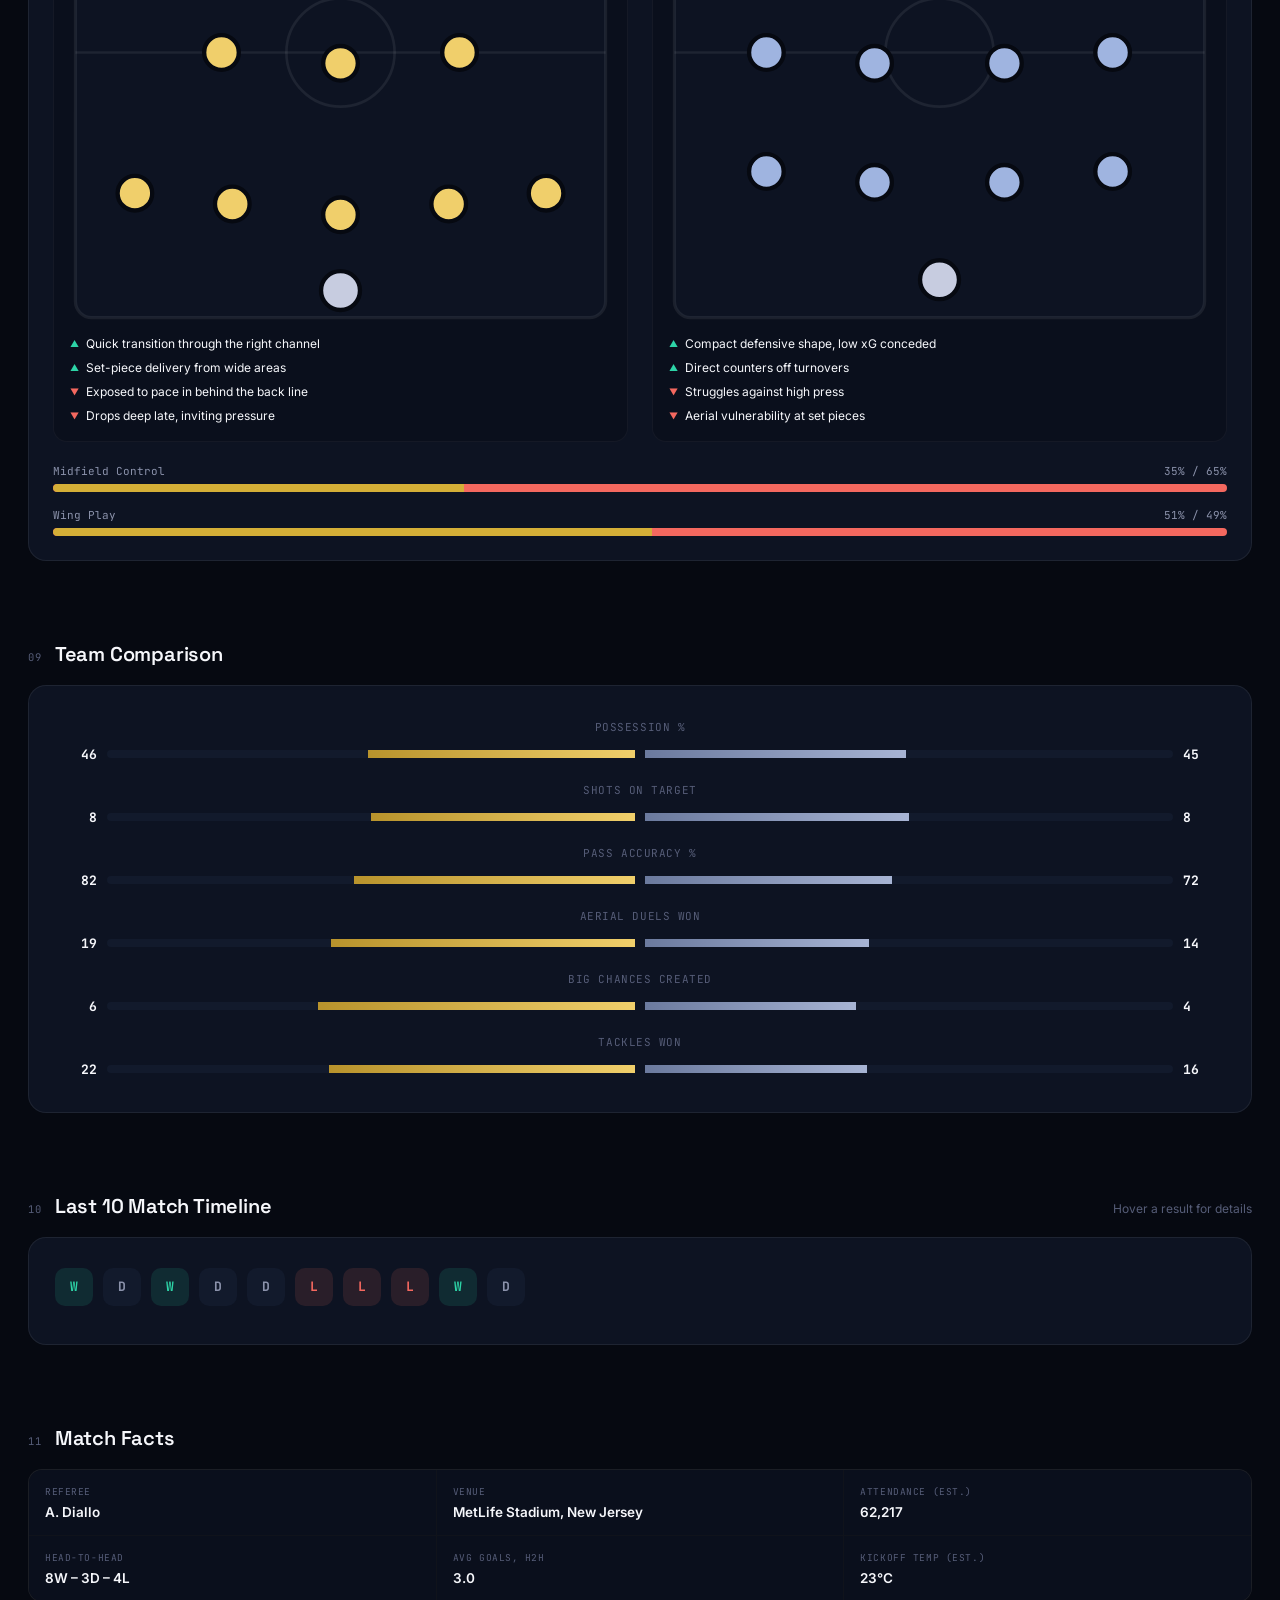
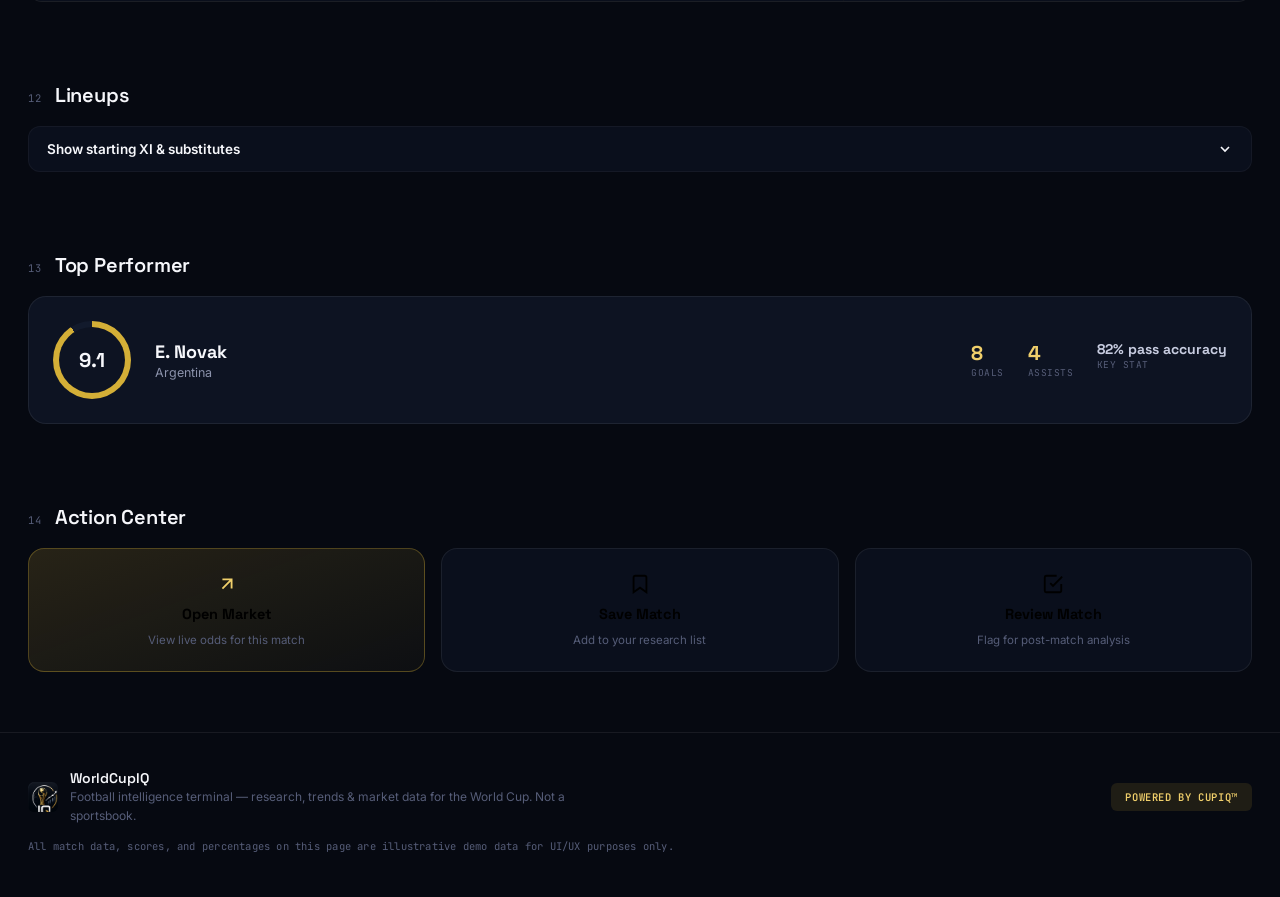
==== commit fd549aa8: "update worldcupIQ" ====
--- a/match.html
+++ b/match.html
@@ -3,273 +3,175 @@
 <head>
 <meta charset="UTF-8">
 <meta name="viewport" content="width=device-width, initial-scale=1.0">
-<title>Match Intelligence — WC26</title>
+<title>Match Intelligence — WorldCupIQ</title>
+<link rel="icon" href="assets/logo-mark.png">
 <link rel="preconnect" href="https://fonts.googleapis.com">
-<link href="https://fonts.googleapis.com/css2?family=Big+Shoulders+Display:wght@600;700;800&family=Inter:wght@400;500;600;700&family=JetBrains+Mono:wght@500;600&display=swap" rel="stylesheet">
+<link rel="preconnect" href="https://fonts.gstatic.com" crossorigin>
+<link href="https://fonts.googleapis.com/css2?family=Space+Grotesk:wght@400;500;600;700&family=Inter:wght@400;500;600;700;800&family=JetBrains+Mono:wght@400;500;600;700&display=swap" rel="stylesheet">
 <link rel="stylesheet" href="css/match.css">
 </head>
-<body data-page="match">
+<body>
 
-  <header class="mini-topbar">
-    <a href="index.html" class="back-link">
-      <svg width="14" height="14" viewBox="0 0 24 24" fill="none" stroke="currentColor" stroke-width="2"><path d="M19 12H5M12 19l-7-7 7-7"/></svg>
-      Match Finder
+<!-- ============================================================ HEADER ============================================================ -->
+<header class="site-header">
+  <div class="header-inner">
+    <a class="brand" href="index.html" aria-label="WorldCupIQ home">
+      <img src="assets/logo-lockup.png" alt="WorldCupIQ — Powered by CupIQ">
     </a>
-    <span class="mini-brand">WC26</span>
-  </header>
+    <div class="global-search">
+      <svg viewBox="0 0 24 24" fill="none" stroke="currentColor" stroke-width="2"><circle cx="11" cy="11" r="7"/><line x1="21" y1="21" x2="16.65" y2="16.65"/></svg>
+      <input type="text" placeholder="Search teams, matches, markets…" aria-label="Search">
+    </div>
+    <div class="header-actions">
+      <a class="icon-btn" href="index.html#section-saved" aria-label="Saved research">
+        <svg viewBox="0 0 24 24" fill="none" stroke="currentColor" stroke-width="2"><path d="M19 21l-7-5-7 5V5a2 2 0 0 1 2-2h10a2 2 0 0 1 2 2z"/></svg>
+        <span>Saved Research</span>
+      </a>
+      <button class="icon-btn" id="navSettings" aria-label="Settings">
+        <svg viewBox="0 0 24 24" fill="none" stroke="currentColor" stroke-width="2"><circle cx="12" cy="12" r="3"/><path d="M19.4 15a1.65 1.65 0 0 0 .33 1.82l.06.06a2 2 0 1 1-2.83 2.83l-.06-.06a1.65 1.65 0 0 0-1.82-.33 1.65 1.65 0 0 0-1 1.51V21a2 2 0 1 1-4 0v-.09A1.65 1.65 0 0 0 9 19.4a1.65 1.65 0 0 0-1.82.33l-.06.06a2 2 0 1 1-2.83-2.83l.06-.06a1.65 1.65 0 0 0 .33-1.82 1.65 1.65 0 0 0-1.51-1H3a2 2 0 1 1 0-4h.09A1.65 1.65 0 0 0 4.6 9a1.65 1.65 0 0 0-.33-1.82l-.06-.06a2 2 0 1 1 2.83-2.83l.06.06a1.65 1.65 0 0 0 1.82.33H9a1.65 1.65 0 0 0 1-1.51V3a2 2 0 1 1 4 0v.09a1.65 1.65 0 0 0 1 1.51 1.65 1.65 0 0 0 1.82-.33l.06-.06a2 2 0 1 1 2.83 2.83l-.06.06a1.65 1.65 0 0 0-.33 1.82V9a1.65 1.65 0 0 0 1.51 1H21a2 2 0 1 1 0 4h-.09a1.65 1.65 0 0 0-1.51 1z"/></svg>
+        <span>Settings</span>
+      </button>
+    </div>
+  </div>
+</header>
 
-  <main class="page">
+<div class="wrap crumb"><a href="index.html">Home</a> <span>/</span> <span id="crumbLabel">Match Intelligence</span></div>
 
-    <!-- ============ SECTION 1 — MATCH HEADER ============ -->
-    <section class="match-hero" id="matchHero">
-      <div class="hero-meta-row">
-        <span class="hero-tag" id="heroCompetition">FIFA World Cup 2026</span>
-        <span class="hero-tag" id="heroGroup">Group —</span>
-        <span class="hero-tag" id="heroStage">Group Stage</span>
-        <span class="hero-tag live-tag" id="heroLiveTag" hidden><span class="pulse-dot small"></span><span id="heroLiveTagText">LIVE</span></span>
-      </div>
-      <div class="hero-teams">
-        <div class="hero-team">
-          <img class="flag" id="heroHomeFlag" src="" alt="">
-          <span class="hero-team-name" id="heroHomeName">—</span>
-          <span class="standing-bubble" id="homeStandingBubble" hidden></span>
-        </div>
-        <div class="hero-score-block" id="heroScoreBlock">
-          <span class="hero-vs">vs</span>
-        </div>
-        <div class="hero-team">
-          <img class="flag" id="heroAwayFlag" src="" alt="">
-          <span class="hero-team-name" id="heroAwayName">—</span>
-          <span class="standing-bubble" id="awayStandingBubble" hidden></span>
+<!-- ============================================================ 1. MATCH HEADER ============================================================ -->
+<div class="wrap">
+  <div class="match-band" id="matchBand"><!-- populated by js/match.js --></div>
+</div>
+
+<!-- ============================================================ STICKY SUBNAV ============================================================ -->
+<div class="subnav-shell">
+  <nav class="subnav" id="subnav">
+    <a href="#snapshot">Snapshot</a>
+    <a href="#feed">AI Feed</a>
+    <a href="#movers">Markets</a>
+    <a href="#trends">Trends</a>
+    <a href="#scorers">Scorers</a>
+    <a href="#risks">Risks</a>
+    <a href="#tactical">Tactical</a>
+    <a href="#compare">Compare</a>
+    <a href="#timeline">Last 10</a>
+    <a href="#facts">Facts</a>
+    <a href="#lineups">Lineups</a>
+    <a href="#performer">Top Performer</a>
+    <a href="#actions">Actions</a>
+  </nav>
+</div>
+
+<main class="wrap">
+
+  <!-- 2. RESEARCH SNAPSHOT -->
+  <section class="panel-section reveal" id="snapshot">
+    <div class="panel-head"><div class="panel-head-left"><span class="panel-eyebrow">02</span><h2 class="panel-title">Research Snapshot</h2></div><span class="panel-sub">Read the match in under 10 seconds</span></div>
+    <div class="panel snapshot-grid">
+      <div class="compass-wrap" id="compassWrap"></div>
+      <div class="edge-list" id="edgeList"></div>
+    </div>
+  </section>
+
+  <!-- 3. AI RESEARCH FEED -->
+  <section class="panel-section reveal" id="feed">
+    <div class="panel-head"><div class="panel-head-left"><span class="panel-eyebrow">03</span><h2 class="panel-title">AI Research Feed</h2></div><span class="panel-sub badge badge-gold">Auto-generated</span></div>
+    <div class="panel feed-list" id="feedList"></div>
+  </section>
+
+  <!-- 4. MARKET MOVERS -->
+  <section class="panel-section reveal" id="movers">
+    <div class="panel-head"><div class="panel-head-left"><span class="panel-eyebrow">04</span><h2 class="panel-title">Market Movers</h2></div><span class="panel-sub">Match-specific probability movement</span></div>
+    <div class="panel outcome-row" id="outcomeRow"></div>
+  </section>
+
+  <!-- 5. KEY TRENDS -->
+  <section class="panel-section reveal" id="trends">
+    <div class="panel-head"><div class="panel-head-left"><span class="panel-eyebrow">05</span><h2 class="panel-title">Key Trends</h2></div></div>
+    <div class="panel trend-grid" id="trendGrid"></div>
+  </section>
+
+  <!-- 6. GOAL SCORER TRENDS -->
+  <section class="panel-section reveal" id="scorers">
+    <div class="panel-head"><div class="panel-head-left"><span class="panel-eyebrow">06</span><h2 class="panel-title">Goal Scorer Trends</h2></div></div>
+    <div class="panel" id="scorerList"></div>
+  </section>
+
+  <!-- 7. MATCH RISKS -->
+  <section class="panel-section reveal" id="risks">
+    <div class="panel-head"><div class="panel-head-left"><span class="panel-eyebrow">07</span><h2 class="panel-title">Match Risks</h2></div></div>
+    <div class="panel risk-list" id="riskList"></div>
+  </section>
+
+  <!-- 8. TACTICAL MATCHUP -->
+  <section class="panel-section reveal" id="tactical">
+    <div class="panel-head"><div class="panel-head-left"><span class="panel-eyebrow">08</span><h2 class="panel-title">Tactical Matchup</h2></div></div>
+    <div class="panel">
+      <div class="tactical-grid" id="tacticalGrid"></div>
+      <div class="adv-meters" id="advMeters"></div>
+    </div>
+  </section>
+
+  <!-- 9. TEAM COMPARISON -->
+  <section class="panel-section reveal" id="compare">
+    <div class="panel-head"><div class="panel-head-left"><span class="panel-eyebrow">09</span><h2 class="panel-title">Team Comparison</h2></div></div>
+    <div class="panel" id="compareList"></div>
+  </section>
+
+  <!-- 10. LAST 10 MATCH TIMELINE -->
+  <section class="panel-section reveal" id="timeline">
+    <div class="panel-head"><div class="panel-head-left"><span class="panel-eyebrow">10</span><h2 class="panel-title">Last 10 Match Timeline</h2></div><span class="panel-sub">Hover a result for details</span></div>
+    <div class="panel">
+      <div class="timeline-row" id="timelineRow"></div>
+    </div>
+  </section>
+
+  <!-- 11. MATCH FACTS -->
+  <section class="panel-section reveal" id="facts">
+    <div class="panel-head"><div class="panel-head-left"><span class="panel-eyebrow">11</span><h2 class="panel-title">Match Facts</h2></div></div>
+    <div class="facts-grid" id="factsGrid"></div>
+  </section>
+
+  <!-- 12. LINEUPS -->
+  <section class="panel-section reveal" id="lineups">
+    <div class="panel-head"><div class="panel-head-left"><span class="panel-eyebrow">12</span><h2 class="panel-title">Lineups</h2></div></div>
+    <button class="lineup-toggle" id="lineupToggle">
+      <span>Show starting XI &amp; substitutes</span>
+      <svg viewBox="0 0 24 24" fill="none" stroke="currentColor" stroke-width="2.4"><path d="M6 9l6 6 6-6"/></svg>
+    </button>
+    <div class="lineup-body" id="lineupBody"></div>
+  </section>
+
+  <!-- 13. TOP PERFORMER -->
+  <section class="panel-section reveal" id="performer">
+    <div class="panel-head"><div class="panel-head-left"><span class="panel-eyebrow">13</span><h2 class="panel-title">Top Performer</h2></div></div>
+    <div class="panel performer-card" id="performerCard"></div>
+  </section>
+
+  <!-- 14. ACTION CENTER -->
+  <section class="panel-section reveal" id="actions">
+    <div class="panel-head"><div class="panel-head-left"><span class="panel-eyebrow">14</span><h2 class="panel-title">Action Center</h2></div></div>
+    <div class="action-center" id="actionCenter"></div>
+  </section>
+
+</main>
+
+<!-- ============================================================ FOOTER ============================================================ -->
+<footer class="site-footer">
+  <div class="wrap">
+    <div class="footer-inner">
+      <div class="footer-brand">
+        <img src="assets/logo-mark.png" alt="CupIQ">
+        <div>
+          <div style="font-family:var(--f-display);font-weight:600;font-size:14px;">WorldCupIQ</div>
+          <div class="footer-note">Football intelligence terminal — research, trends &amp; market data for the World Cup. Not a sportsbook.</div>
         </div>
       </div>
-      <div class="hero-info-row">
-        <span>🏟 <b id="heroStadium">—</b></span>
-        <span>🧑‍⚖️ <b id="heroReferee">—</b></span>
-        <span>📅 <b id="heroDate">—</b></span>
-        <span class="info-chip-wrap">
-          <button class="info-chip" id="standingsInfoBtn" type="button" aria-expanded="false">P · W · D · L · Pts <span class="info-icon">ⓘ</span></button>
-          <div class="info-tooltip" id="standingsTooltip" hidden>
-            <b>P</b> Played &nbsp;·&nbsp; <b>W</b> Won &nbsp;·&nbsp; <b>D</b> Drawn &nbsp;·&nbsp; <b>L</b> Lost &nbsp;·&nbsp; <b>Pts</b> Points
-            <div class="info-tooltip-note">Group table shown is current sample data — will auto-update once a live standings API is connected.</div>
-          </div>
-        </span>
-      </div>
-    </section>
+      <div class="badge badge-gold" style="padding:7px 14px;">Powered by CupIQ™</div>
+    </div>
+    <div class="footer-disclaimer">All match data, scores, and percentages on this page are illustrative demo data for UI/UX purposes only.</div>
+  </div>
+</footer>
 
-    <!-- ============ SECTION 2 — COUNTDOWN / STATUS ============ -->
-    <section class="status-bar" id="statusBar"></section>
-
-    <!-- ============ SECTIONS 3, 4, 5 ============ -->
-    <div class="content-main">
-
-      <!-- SECTION 3 — AI MATCH SUMMARY -->
-      <div class="panel" id="panelAiSummary">
-        <div class="panel-head"><h2>AI Match Summary</h2></div>
-        <p class="ai-summary-text" id="aiSummaryText">—</p>
-      </div>
-
-      <!-- FEATURE 1 — TEAM COMPARISON PANEL -->
-      <div class="panel" id="panelComparison">
-        <div class="panel-head">
-          <h2>📊 Team Comparison</h2>
-          <span class="sample-tag" id="comparisonSampleTag" hidden>Sample data</span>
-        </div>
-        <div id="comparisonContent"></div>
-      </div>
-
-      <!-- FEATURE 2 — MATCH RESEARCH TIMELINE -->
-      <div class="panel" id="panelTimeline">
-        <div class="panel-head">
-          <h2>📈 Last 10 Match Timeline</h2>
-          <span class="sample-tag" id="timelineSampleTag" hidden>Sample data</span>
-        </div>
-        <div id="timelineContent"></div>
-      </div>
-
-      <!-- SECTION 4 — LAST 5 MATCHES -->
-      <div class="panel" id="panelLastFive">
-        <div class="panel-head">
-          <h2>Last 5 Matches</h2>
-          <span class="sample-tag" id="lastFiveSampleTag" hidden>Sample data</span>
-        </div>
-        <div id="lastFiveContent"></div>
-      </div>
-
-      <!-- SECTION 5 — HEAD-TO-HEAD -->
-      <div class="panel" id="panelH2H">
-        <div class="panel-head">
-          <h2>Head-to-Head</h2>
-          <span class="sample-tag" id="h2hSampleTag" hidden>Sample data</span>
-        </div>
-        <div id="h2hContent"></div>
-      </div>
-
-    </div>
-
-    <!-- ============ SECTION 6 — LINEUPS ============ -->
-    <div class="panel panel-compact" id="panelLineups" style="margin-top:14px;">
-      <div class="panel-head"><h2>Lineups</h2></div>
-      <div id="lineupsContent">
-        <div class="lineups-head-row">
-          <span><span class="formation-tag" id="homeFormationTag">—</span></span>
-          <span><span class="formation-tag" id="awayFormationTag">—</span></span>
-        </div>
-        <div class="pitch" id="pitch"></div>
-        <div class="lineups-grid">
-          <div>
-            <div class="form-team-label">Subs — Home</div>
-            <div class="subs-row" id="subsHome">—</div>
-          </div>
-          <div>
-            <div class="form-team-label">Subs — Away</div>
-            <div class="subs-row" id="subsAway">—</div>
-          </div>
-        </div>
-      </div>
-    </div>
-
-    <!-- ============ SECTION 9 — MARKET INTELLIGENCE ============ -->
-    <div class="panel" id="panelMarket" style="margin-top:14px;">
-      <div class="panel-head"><h2>Market Intelligence</h2></div>
-      <div class="market-grid">
-
-        <!-- Embedded chart area -->
-        <div class="embed-slot" id="marketEmbedSlot">
-          <!-- =====================================================
-               PASTE YOUR MARKET EMBED CODE HERE.
-               Delete the .embed-placeholder <div> below, then paste
-               any provider's <iframe ...></iframe> tag in its place.
-               This container is already responsive — width/height
-               are handled for you in match.css (.embed-slot iframe).
-               No provider is hardcoded; anything that embeds via
-               iframe will work here.
-          ===================================================== -->
-          <script type="application/ld+json">
-{
-  "@context": "https://schema.org",
-  "@type": "WebPage",
-  "name": "Will France win the 2026 FIFA World Cup?",
-  "description": "Prediction market: Yes 20% · No 80% on Polymarket.",
-  "url": "https://polymarket.com/event/world-cup-winner",
-  "publisher": {
-    "@type": "Organization",
-    "name": "Polymarket",
-    "url": "https://polymarket.com"
-  }
-}
-</script>
-<figure
-	class="polymarket-embed"
-	id="polymarket-will-france-win-the-2026-fifa-world-cup-924"
-	aria-label="Polymarket prediction market: Will France win the 2026 FIFA World Cup?"
-	itemscope
-	itemtype="https://schema.org/WebPage"
-	style="position:relative;display:inline-block;margin:0">
-	<iframe
-		title="Will France win the 2026 FIFA World Cup? — Polymarket Prediction Market"
-		src="https://embed.polymarket.com/market?market=will-france-win-the-2026-fifa-world-cup-924&theme=dark&creator=Thegoatofmoney&height=300"
-		width="400"
-		height="300"
-		frameborder="0"
-		allowtransparency="true">
-	</iframe>
-	<a href="https://polymarket.com/event/world-cup-winner"
-		aria-label="View on Polymarket"
-		target="_blank"
-		rel="noopener"
-		style="position:absolute;top:16px;right:20px;width:120px;height:24px;z-index:10">
-	</a>
-	<figcaption style="position:absolute;width:1px;height:1px;padding:0;margin:-1px;overflow:hidden;clip:rect(0,0,0,0);white-space:nowrap;border:0">
-		<strong>Will France win the 2026 FIFA World Cup?</strong><br>
-		Yes 20% · No 80%<br>
-		<a href="https://polymarket.com/event/world-cup-winner">
-			View full market &amp; trade on Polymarket
-		</a>
-	</figcaption>
-</figure>
-          <div class="embed-placeholder" id="marketEmbedPlaceholder">
-            <svg viewBox="0 0 24 24" fill="none" stroke="currentColor" stroke-width="1.5"><rect x="3" y="3" width="18" height="18" rx="2"/><path d="M3 9h18M9 21V9"/></svg>
-            No market chart embedded yet.<br>Paste an iframe embed code here.
-            <code>&lt;iframe src="..."&gt;&lt;/iframe&gt;</code>
-          </div>
-        </div>
-
-        <div class="market-side">
-          <!-- Market summary card -->
-          <div class="panel" id="panelMarketSummary" style="margin:0;">
-            <div class="panel-head"><h2 style="font-size:13px;">Market Summary</h2></div>
-            <div id="marketSummaryContent"></div>
-          </div>
-
-          <!-- AI-generated market insight card -->
-          <div class="panel" id="panelMarketInsight" style="margin:0;">
-            <div class="panel-head"><h2 style="font-size:13px;">AI Market Insight</h2></div>
-            <div id="marketInsightContent"></div>
-          </div>
-        </div>
-
-      </div>
-    </div>
-
-  </main>
-
-  <!-- ============ SECTION 8 — FLOATING AI ASSISTANT ============ -->
-  <button class="assistant-fab" id="assistantFab" aria-label="Open AI Assistant" aria-expanded="false">
-    <svg viewBox="0 0 24 24" fill="none" stroke="currentColor" stroke-width="2"><path d="M12 2a7 7 0 0 0-7 7v3a3 3 0 0 0-1 2.236V18a1 1 0 0 0 1 1h1a3 3 0 0 0 3 3h6a3 3 0 0 0 3-3h1a1 1 0 0 0 1-1v-3.764A3 3 0 0 0 19 12V9a7 7 0 0 0-7-7Z"/><circle cx="9" cy="11" r="1"/><circle cx="15" cy="11" r="1"/></svg>
-  </button>
-  <div class="assistant-panel" id="assistantPanel">
-    <div class="assistant-head">AI Assistant</div>
-    <div class="assistant-body">
-      <div class="assistant-questions" id="assistantQuestions"></div>
-      <div id="assistantAnswer"></div>
-    </div>
-  </div>
-
-  <script src="js/home.js"></script>
-  <script src="js/match.js"></script>
+<script src="js/match.js"></script>
 </body>
 </html>
-<script type="application/ld+json">
-{
-  "@context": "https://schema.org",
-  "@type": "WebPage",
-  "name": "Will France win the 2026 FIFA World Cup?",
-  "description": "Prediction market: Yes 20% · No 80% on Polymarket.",
-  "url": "https://polymarket.com/event/world-cup-winner",
-  "publisher": {
-    "@type": "Organization",
-    "name": "Polymarket",
-    "url": "https://polymarket.com"
-  }
-}
-</script>
-<figure
-	class="polymarket-embed"
-	id="polymarket-will-france-win-the-2026-fifa-world-cup-924"
-	aria-label="Polymarket prediction market: Will France win the 2026 FIFA World Cup?"
-	itemscope
-	itemtype="https://schema.org/WebPage"
-	style="position:relative;display:inline-block;margin:0">
-	<iframe
-		title="Will France win the 2026 FIFA World Cup? — Polymarket Prediction Market"
-		src="https://embed.polymarket.com/market?market=will-france-win-the-2026-fifa-world-cup-924&theme=dark&creator=Thegoatofmoney&height=300"
-		width="400"
-		height="300"
-		frameborder="0"
-		allowtransparency="true">
-	</iframe>
-	<a href="https://polymarket.com/event/world-cup-winner"
-		aria-label="View on Polymarket"
-		target="_blank"
-		rel="noopener"
-		style="position:absolute;top:16px;right:20px;width:120px;height:24px;z-index:10">
-	</a>
-	<figcaption style="position:absolute;width:1px;height:1px;padding:0;margin:-1px;overflow:hidden;clip:rect(0,0,0,0);white-space:nowrap;border:0">
-		<strong>Will France win the 2026 FIFA World Cup?</strong><br>
-		Yes 20% · No 80%<br>
-		<a href="https://polymarket.com/event/world-cup-winner">
-			View full market &amp; trade on Polymarket
-		</a>
-	</figcaption>
-</figure>
--- a/css/match.css
+++ b/css/match.css
@@ -1,656 +1,343 @@
-/* ============================================
-   DESIGN TOKENS — mirrors css/home.css so both
-   pages share one visual identity. Kept duplicated
-   per the project's "only these files" file list.
-   ============================================ */
-:root {
-  --bg: #0A0E13;
-  --bg-elevated: #0F141B;
-  --surface: #161D26;
-  --surface-hover: #1C2531;
-  --border: #232C38;
-  --border-strong: #303B49;
-
-  --text-primary: #F2F5F7;
-  --text-secondary: #8C98A6;
-  --text-tertiary: #5C6776;
-
-  --accent-gold: #D9A441;
-  --accent-gold-soft: rgba(217, 164, 65, 0.14);
-  --live-red: #E5483D;
-  --live-red-soft: rgba(229, 72, 61, 0.14);
-  --win-green: #4FAE7C;
-  --win-green-soft: rgba(79, 174, 124, 0.14);
-  --loss-red: #C75450;
-  --loss-red-soft: rgba(199, 84, 80, 0.14);
-  --draw-gray: #8C98A6;
-  --draw-yellow: #E0B93D;
-  --draw-yellow-soft: rgba(224, 185, 61, 0.16);
-
-  --pitch-1: #16332A;
-  --pitch-2: #1C3F33;
-  --pitch-line: rgba(242, 246, 247, 0.35);
-
-  --radius-sm: 6px;
-  --radius-md: 10px;
-  --radius-lg: 16px;
-
-  --font-display: 'Big Shoulders Display', sans-serif;
-  --font-body: 'Inter', sans-serif;
-  --font-mono: 'JetBrains Mono', monospace;
-}
-
-* { box-sizing: border-box; }
-html, body { margin: 0; padding: 0; background: var(--bg); color: var(--text-primary); font-family: var(--font-body); }
-a { color: inherit; text-decoration: none; }
-:focus-visible { outline: 2px solid var(--accent-gold); outline-offset: 2px; }
-@media (prefers-reduced-motion: reduce) {
-  *, *::before, *::after { animation-duration: 0.001ms !important; transition-duration: 0.001ms !important; }
-}
-
-/* See css/home.css for why this is needed — .hero-tag.live-tag and
-   .standing-bubble both declare an explicit `display`, which otherwise
-   silently overrides el.hidden = true. */
-[hidden] { display: none !important; }
-
-.pulse-dot {
-  width: 8px;
-  height: 8px;
-  border-radius: 50%;
-  background: var(--live-red);
-  position: relative;
-  display: inline-block;
-  flex-shrink: 0;
-}
-.pulse-dot::after {
-  content: '';
-  position: absolute;
-  inset: 0;
-  border-radius: 50%;
-  background: var(--live-red);
-  animation: pulse 1.6s ease-out infinite;
-}
-.pulse-dot.small { width: 6px; height: 6px; }
-@keyframes pulse {
-  0% { transform: scale(1); opacity: 0.7; }
-  100% { transform: scale(2.6); opacity: 0; }
-}
-
-/* ============================================
-   MINI TOP BAR
-   ============================================ */
-.mini-topbar {
-  display: flex;
-  align-items: center;
-  gap: 14px;
-  padding: 18px clamp(20px, 5vw, 56px);
-  border-bottom: 1px solid var(--border);
-}
-.back-link {
-  display: flex;
-  align-items: center;
-  gap: 6px;
-  color: var(--text-secondary);
-  font-size: 13.5px;
-  font-weight: 600;
-  padding: 7px 12px;
-  border: 1px solid var(--border);
-  border-radius: var(--radius-md);
-  transition: border-color 0.15s, color 0.15s;
-}
-.back-link:hover { border-color: var(--border-strong); color: var(--text-primary); }
-.mini-brand { margin-left: auto; font-family: var(--font-display); font-weight: 700; font-size: 16px; color: var(--accent-gold); letter-spacing: 0.5px; }
-
-.page {
-  max-width: 1180px;
-  margin: 0 auto;
-  padding: 0 clamp(14px, 4vw, 56px) 60px;
-}
-
-/* ============================================
-   SECTION 1 — MATCH HEADER
-   ============================================ */
-.match-hero {
-  padding: 22px 0 18px;
-  border-bottom: 1px solid var(--border);
-}
-
-.hero-meta-row {
-  display: flex;
-  gap: 8px;
-  flex-wrap: wrap;
-  margin-bottom: 16px;
-}
-.hero-tag {
-  font-family: var(--font-mono);
-  font-size: 11px;
-  letter-spacing: 0.4px;
-  text-transform: uppercase;
-  color: var(--text-secondary);
-  background: var(--surface);
-  border: 1px solid var(--border);
-  border-radius: 100px;
-  padding: 3px 11px;
-}
-.hero-tag.live-tag {
-  display: inline-flex;
-  align-items: center;
-  gap: 6px;
-  color: var(--live-red);
-  background: var(--live-red-soft);
-  border-color: var(--live-red);
-  font-weight: 600;
-}
-
-.hero-teams {
-  display: grid;
-  grid-template-columns: 1fr auto 1fr;
-  align-items: center;
-  gap: 12px;
-}
-
-.hero-team { display: flex; flex-direction: column; align-items: center; gap: 8px; text-align: center; }
-.hero-team .flag { width: 48px; height: 48px; border-radius: 50%; object-fit: cover; border: 1px solid var(--border-strong); background: var(--bg-elevated); }
-.hero-team .hero-team-name { font-family: var(--font-display); font-weight: 700; font-size: clamp(16px, 2.6vw, 22px); }
-
-.flag-fallback {
-  display: flex;
-  align-items: center;
-  justify-content: center;
-  font-family: var(--font-mono);
-  font-weight: 600;
-  color: var(--text-secondary);
-  background: var(--bg-elevated);
-  border: 1px solid var(--border-strong);
-  border-radius: 50%;
-}
-.hero-team .flag-fallback { width: 48px; height: 48px; font-size: 12px; }
-
-/* Compact per-team P/W/D/L/Pts bubble, replaces the old full standings table */
-.standing-bubble {
-  display: inline-flex;
-  align-items: center;
-  gap: 6px;
-  font-family: var(--font-mono);
-  font-size: 10.5px;
-  background: var(--bg-elevated);
-  border: 1px solid var(--border);
-  border-radius: 100px;
-  padding: 3px 10px;
-  color: var(--text-secondary);
-}
-.standing-bubble .sb-pts { color: var(--accent-gold); font-weight: 700; }
-
-.hero-score-block { display: flex; align-items: center; gap: 10px; font-family: var(--font-mono); }
-.hero-score-block .hero-score { font-size: clamp(28px, 5vw, 42px); font-weight: 600; min-width: 38px; text-align: center; }
-.hero-score-block .hero-sep { font-size: 22px; color: var(--text-tertiary); }
-.hero-score-block .hero-vs { font-size: 17px; color: var(--text-tertiary); font-weight: 600; }
-
-.hero-info-row {
-  display: flex;
-  justify-content: center;
-  align-items: center;
-  gap: 16px;
-  flex-wrap: wrap;
-  margin-top: 16px;
-  font-size: 12px;
-  color: var(--text-secondary);
-}
-.hero-info-row span b { color: var(--text-primary); font-weight: 600; }
-
-.info-chip-wrap { position: relative; }
-.info-chip {
-  font-family: var(--font-mono);
-  font-size: 10.5px;
-  color: var(--text-tertiary);
-  background: transparent;
-  border: 1px dashed var(--border-strong);
-  border-radius: 100px;
-  padding: 3px 10px;
-  cursor: pointer;
-  display: inline-flex;
-  align-items: center;
-  gap: 4px;
-}
-.info-chip:hover { color: var(--accent-gold); border-color: var(--accent-gold); }
-.info-icon { font-size: 11px; }
-
-.info-tooltip {
-  position: absolute;
-  bottom: calc(100% + 8px);
-  right: 0;
-  width: min(280px, 80vw);
-  background: var(--surface);
-  border: 1px solid var(--border-strong);
-  border-radius: var(--radius-md);
-  padding: 12px 14px;
-  font-size: 11.5px;
-  line-height: 1.6;
-  color: var(--text-secondary);
-  box-shadow: 0 8px 24px rgba(0,0,0,0.45);
-  z-index: 40;
-}
-.info-tooltip b { color: var(--text-primary); }
-.info-tooltip-note { margin-top: 8px; padding-top: 8px; border-top: 1px solid var(--border); color: var(--text-tertiary); font-size: 10.5px; }
-
-/* ============================================
-   SECTION 2 — COUNTDOWN / STATUS
-   ============================================ */
-.status-bar {
-  margin: 18px 0;
-  padding: 18px;
-  border-radius: var(--radius-lg);
-  border: 1px solid var(--border);
-  background: var(--surface);
-  text-align: center;
-}
-.status-bar.state-live { border-color: var(--live-red); background: linear-gradient(180deg, var(--live-red-soft), var(--surface)); }
-.status-bar.state-half { border-color: var(--accent-gold); background: linear-gradient(180deg, var(--accent-gold-soft), var(--surface)); }
-
-.status-label {
-  font-family: var(--font-display);
-  font-weight: 700;
-  font-size: 13px;
-  letter-spacing: 1.5px;
-  text-transform: uppercase;
-  color: var(--text-secondary);
-  margin-bottom: 8px;
-  display: flex;
-  align-items: center;
-  justify-content: center;
-  gap: 8px;
-}
-.status-bar.state-live .status-label { color: var(--live-red); }
-.status-bar.state-half .status-label { color: var(--accent-gold); }
-
-.countdown-digits {
-  display: flex;
-  justify-content: center;
-  gap: clamp(12px, 4vw, 30px);
-}
-.countdown-digits .digit-block { display: flex; flex-direction: column; align-items: center; gap: 3px; }
-.countdown-digits .digit-value { font-family: var(--font-mono); font-size: clamp(24px, 5vw, 36px); font-weight: 600; }
-.countdown-digits .digit-unit { font-size: 10.5px; letter-spacing: 0.5px; text-transform: uppercase; color: var(--text-tertiary); }
-
-.live-minute-display { font-family: var(--font-mono); font-size: clamp(30px, 6vw, 44px); font-weight: 600; color: var(--text-primary); }
-.status-subtext { margin-top: 6px; font-size: 12.5px; color: var(--text-secondary); }
-
-/* ============================================
-   GENERIC PANEL (reused everywhere below)
-   ============================================ */
-.panel {
-  background: var(--surface);
-  border: 1px solid var(--border);
-  border-radius: var(--radius-lg);
-  padding: 16px;
-}
-.panel + .panel { margin-top: 14px; }
-.panel.panel-compact { padding: 14px; }
-
-.panel-head {
-  display: flex;
-  align-items: center;
-  gap: 10px;
-  margin-bottom: 12px;
-  flex-wrap: wrap;
-}
-.panel-head h2 {
-  font-family: var(--font-display);
-  font-weight: 700;
-  font-size: 15px;
-  letter-spacing: 0.3px;
-  text-transform: uppercase;
-  margin: 0;
-}
-.sample-tag {
-  font-family: var(--font-mono);
-  font-size: 10px;
-  letter-spacing: 0.5px;
-  color: var(--text-tertiary);
-  border: 1px dashed var(--border-strong);
-  border-radius: 100px;
-  padding: 2px 9px;
-}
-
-.panel-empty {
-  color: var(--text-tertiary);
-  font-size: 13px;
-  padding: 12px 0;
-  text-align: center;
-  border: 1px dashed var(--border);
-  border-radius: var(--radius-md);
-}
-
-/* ============================================
-   SECTIONS 3, 4, 5 — single-column content flow
-   (standings sidebar removed; bubbles live in the
-   header now, see SECTION 1 above)
-   ============================================ */
-.content-main { display: flex; flex-direction: column; margin-top: 18px; }
-
-/* AI Summary */
-.ai-summary-text { font-size: 14.5px; line-height: 1.65; color: var(--text-primary); margin: 0; }
-
-/* Last 5 Matches */
-.form-columns { display: grid; grid-template-columns: 1fr 1fr; gap: 20px; }
-.form-team-label { font-size: 12.5px; font-weight: 700; color: var(--text-secondary); text-transform: uppercase; letter-spacing: 0.4px; margin-bottom: 10px; }
-.form-row { display: flex; align-items: center; justify-content: space-between; padding: 8px 0; border-bottom: 1px solid var(--border); font-size: 13.5px; }
-.form-row:last-child { border-bottom: none; }
-.form-opponent { color: var(--text-primary); }
-.form-right { display: flex; align-items: center; gap: 8px; font-family: var(--font-mono); }
-.result-badge { width: 20px; height: 20px; border-radius: 5px; display: flex; align-items: center; justify-content: center; font-size: 11px; font-weight: 700; }
-.result-badge.W { background: var(--win-green-soft); color: var(--win-green); }
-.result-badge.D { background: var(--border); color: var(--draw-gray); }
-.result-badge.L { background: var(--loss-red-soft); color: var(--loss-red); }
-
-/* Head to Head */
-.h2h-row { display: flex; justify-content: space-between; align-items: baseline; padding: 8px 0; border-bottom: 1px solid var(--border); font-size: 13px; }
-.h2h-row:last-child { border-bottom: none; }
-.h2h-line { font-family: var(--font-mono); font-weight: 600; }
-.h2h-meta { color: var(--text-tertiary); font-size: 11.5px; }
-
-/* ============================================
-   FEATURE 1 — TEAM COMPARISON PANEL
-   ============================================ */
-.compare-head-row {
-  display: flex;
-  justify-content: space-between;
-  font-family: var(--font-display);
-  font-weight: 700;
-  font-size: 13px;
-  text-transform: uppercase;
-  color: var(--text-secondary);
-  margin-bottom: 14px;
-}
-.compare-head-row .ch-home { color: #6FB7E0; }
-.compare-head-row .ch-away { color: var(--accent-gold); }
-
-.compare-row { padding: 9px 0; border-bottom: 1px solid var(--border); }
-.compare-row:last-child { border-bottom: none; }
-.compare-label {
-  display: block;
-  font-size: 11px;
-  color: var(--text-tertiary);
-  text-transform: uppercase;
-  letter-spacing: 0.3px;
-  margin-bottom: 6px;
-}
-.compare-values {
-  display: grid;
-  grid-template-columns: 44px 1fr 44px;
-  align-items: center;
-  gap: 8px;
-}
-.compare-val {
-  font-family: var(--font-mono);
-  font-size: 13px;
-  font-weight: 600;
-  text-align: center;
-}
-.compare-val.home { color: #6FB7E0; }
-.compare-val.away { color: var(--accent-gold); }
-
-.compare-bar { display: flex; height: 8px; border-radius: 100px; overflow: hidden; background: var(--border); }
-.compare-bar .cb-home { background: #6FB7E0; height: 100%; }
-.compare-bar .cb-away { background: var(--accent-gold); height: 100%; }
-
-.compare-chips { display: flex; justify-content: center; gap: 4px; }
-.compare-form-split { display: flex; justify-content: space-between; align-items: center; }
-.form-chip {
-  width: 20px; height: 20px;
-  border-radius: 5px;
-  display: flex; align-items: center; justify-content: center;
-  font-family: var(--font-mono);
-  font-size: 10px;
-  font-weight: 700;
-}
-.form-chip.W { background: var(--win-green-soft); color: var(--win-green); }
-.form-chip.D { background: var(--draw-yellow-soft); color: var(--draw-yellow); }
-.form-chip.L { background: var(--loss-red-soft); color: var(--loss-red); }
-
-/* ============================================
-   FEATURE 2 — MATCH RESEARCH TIMELINE
-   ============================================ */
-.timeline-team { margin-bottom: 14px; }
-.timeline-team:last-child { margin-bottom: 0; }
-.timeline-team-name { font-size: 12.5px; font-weight: 700; color: var(--text-primary); margin-bottom: 7px; }
-.timeline-row { display: flex; gap: 5px; flex-wrap: wrap; }
-.timeline-chip {
-  width: 26px; height: 26px;
-  border-radius: 6px;
-  display: flex; align-items: center; justify-content: center;
-  font-family: var(--font-mono);
-  font-size: 11px;
-  font-weight: 700;
-  flex-shrink: 0;
-}
-.timeline-chip.W { background: var(--win-green-soft); color: var(--win-green); border: 1px solid var(--win-green); }
-.timeline-chip.D { background: var(--draw-yellow-soft); color: var(--draw-yellow); border: 1px solid var(--draw-yellow); }
-.timeline-chip.L { background: var(--loss-red-soft); color: var(--loss-red); border: 1px solid var(--loss-red); }
-.timeline-legend { display: flex; gap: 14px; margin-top: 12px; font-size: 11px; color: var(--text-tertiary); }
-.timeline-legend span { display: inline-flex; align-items: center; gap: 5px; }
-.timeline-legend .dot { width: 8px; height: 8px; border-radius: 2px; }
-.timeline-legend .dot.W { background: var(--win-green); }
-.timeline-legend .dot.D { background: var(--draw-yellow); }
-.timeline-legend .dot.L { background: var(--loss-red); }
-
-/* ============================================
-   SECTION 6 — LINEUPS / PITCH (compact)
-   ============================================ */
-.lineups-head-row { display: flex; justify-content: space-between; margin-bottom: 10px; font-size: 12px; }
-.formation-tag { font-family: var(--font-mono); color: var(--accent-gold); font-weight: 600; }
-
-.pitch {
-  position: relative;
-  border-radius: var(--radius-md);
-  background:
-    repeating-linear-gradient(0deg, var(--pitch-1) 0px, var(--pitch-1) 28px, var(--pitch-2) 28px, var(--pitch-2) 56px);
-  border: 2px solid var(--pitch-line);
-  padding: 12px 8px;
-  display: flex;
-  flex-direction: column;
-  justify-content: space-between;
-  min-height: 320px;
-  overflow: hidden;
-}
-.pitch::before {
-  content: '';
-  position: absolute;
-  top: 50%; left: 50%;
-  width: 80px; height: 80px;
-  border: 1px solid var(--pitch-line);
-  border-radius: 50%;
-  transform: translate(-50%, -50%);
-}
-.pitch::after {
-  content: '';
-  position: absolute;
-  top: 50%; left: 0; right: 0;
-  border-top: 1px solid var(--pitch-line);
-}
-
-.pitch-half { display: flex; flex-direction: column; gap: 8px; position: relative; z-index: 1; }
-.pitch-row { display: flex; justify-content: space-around; gap: 4px; flex-wrap: wrap; }
-
-.player-token { display: flex; flex-direction: column; align-items: center; gap: 2px; width: 58px; }
-.player-dot {
-  width: 22px; height: 22px;
-  border-radius: 50%;
-  background: var(--surface);
-  border: 1.5px solid var(--border-strong);
-  display: flex; align-items: center; justify-content: center;
-  font-family: var(--font-mono); font-size: 8.5px; font-weight: 700;
-}
-.player-token.away .player-dot { border-color: var(--accent-gold); }
-.player-token.home .player-dot { border-color: #6FB7E0; }
-.player-name { font-size: 8.5px; text-align: center; line-height: 1.15; color: var(--text-primary); }
-.player-pos { font-size: 7.5px; color: var(--text-tertiary); }
-
-.subs-row { margin-top: 10px; font-size: 11.5px; color: var(--text-secondary); }
-.subs-row b { color: var(--text-primary); }
-
-.lineups-grid { display: grid; grid-template-columns: 1fr 1fr; gap: 10px; margin-top: 10px; }
-
-/* ============================================
-   SECTION 9 — MARKET INTELLIGENCE
-   ============================================ */
-.market-grid {
-  display: grid;
-  grid-template-columns: 1.4fr 1fr;
-  gap: 18px;
-  align-items: start;
-}
-.market-side { display: flex; flex-direction: column; gap: 18px; }
-
-.embed-slot {
-  position: relative;
-  width: 100%;
-  aspect-ratio: 16 / 10;
-  border-radius: var(--radius-md);
-  background: var(--bg-elevated);
-  border: 1.5px dashed var(--border-strong);
-  display: flex;
-  align-items: center;
-  justify-content: center;
-  overflow: hidden;
-}
-.embed-slot iframe {
-  width: 100%;
-  height: 100%;
-  border: 0;
-  display: block;
-}
-.embed-placeholder {
-  text-align: center;
-  color: var(--text-tertiary);
-  font-size: 13px;
-  padding: 0 24px;
-}
-.embed-placeholder svg { width: 30px; height: 30px; margin-bottom: 10px; color: var(--border-strong); }
-.embed-placeholder code {
-  display: block;
-  margin-top: 8px;
-  font-family: var(--font-mono);
-  font-size: 11px;
-  color: var(--accent-gold);
-  background: var(--surface);
-  border-radius: var(--radius-sm);
-  padding: 4px 8px;
-}
-
-.prob-bar { display: flex; height: 10px; border-radius: 100px; overflow: hidden; margin: 10px 0; background: var(--border); }
-.prob-bar span { height: 100%; }
-.prob-bar .p-home { background: #6FB7E0; }
-.prob-bar .p-draw { background: var(--text-tertiary); }
-.prob-bar .p-away { background: var(--accent-gold); }
-.prob-legend { display: flex; justify-content: space-between; font-size: 11.5px; color: var(--text-secondary); font-family: var(--font-mono); }
-
-/* ============================================
-   SECTION 8 — FLOATING AI ASSISTANT
-   ============================================ */
-.assistant-fab {
-  position: fixed;
-  bottom: 22px;
-  right: 22px;
-  width: 56px;
-  height: 56px;
-  border-radius: 50%;
-  background: var(--accent-gold);
-  color: var(--bg);
-  border: none;
-  display: flex;
-  align-items: center;
-  justify-content: center;
-  cursor: pointer;
-  box-shadow: 0 6px 20px rgba(0,0,0,0.4);
-  z-index: 60;
-  transition: transform 0.15s;
-}
-.assistant-fab:hover { transform: scale(1.06); }
-.assistant-fab svg { width: 24px; height: 24px; }
-
-.assistant-panel {
-  position: fixed;
-  bottom: 90px;
-  right: 22px;
-  width: min(340px, calc(100vw - 44px));
-  max-height: 60vh;
-  background: var(--surface);
-  border: 1px solid var(--border-strong);
-  border-radius: var(--radius-lg);
-  box-shadow: 0 12px 40px rgba(0,0,0,0.5);
-  z-index: 60;
-  display: flex;
-  flex-direction: column;
-  overflow: hidden;
-  transform: translateY(12px) scale(0.98);
-  opacity: 0;
-  pointer-events: none;
-  transition: transform 0.18s ease, opacity 0.18s ease;
-}
-.assistant-panel.open { transform: translateY(0) scale(1); opacity: 1; pointer-events: auto; }
-
-.assistant-head {
-  padding: 14px 16px;
-  border-bottom: 1px solid var(--border);
-  font-family: var(--font-display);
-  font-weight: 700;
-  font-size: 14px;
-  text-transform: uppercase;
-  letter-spacing: 0.4px;
-}
-.assistant-body { padding: 14px 16px; overflow-y: auto; flex: 1; }
-.assistant-questions { display: flex; flex-direction: column; gap: 8px; margin-bottom: 12px; }
-.assistant-q-btn {
-  text-align: left;
-  background: var(--bg-elevated);
-  border: 1px solid var(--border);
-  color: var(--text-primary);
-  border-radius: var(--radius-sm);
-  padding: 9px 12px;
-  font-size: 12.5px;
-  cursor: pointer;
-  font-family: var(--font-body);
-  transition: border-color 0.15s, background 0.15s;
-}
-.assistant-q-btn:hover { border-color: var(--accent-gold); background: var(--surface-hover); }
-.assistant-answer {
-  background: var(--bg-elevated);
-  border-left: 2px solid var(--accent-gold);
-  border-radius: var(--radius-sm);
-  padding: 10px 12px;
-  font-size: 12.5px;
-  line-height: 1.55;
-  color: var(--text-secondary);
-  margin-top: 4px;
-}
-
-/* ============================================
-   RESPONSIVE
-   ============================================ */
-@media (max-width: 760px) {
-  .market-grid { grid-template-columns: 1fr; }
-  .lineups-grid { grid-template-columns: 1fr; }
-  .hero-teams { gap: 6px; }
-  .hero-score-block { gap: 6px; }
-  .hero-info-row { gap: 10px; }
-  .info-tooltip { right: auto; left: 50%; transform: translateX(-50%); }
-  .player-token { width: 48px; }
-  .player-name { font-size: 7.5px; }
-  .pitch { min-height: 270px; }
-  .assistant-fab { width: 48px; height: 48px; bottom: 16px; right: 16px; }
-  .assistant-fab svg { width: 20px; height: 20px; }
-  .assistant-panel { bottom: 76px; right: 12px; }
-  .compare-values { grid-template-columns: 36px 1fr 36px; }
-  .timeline-chip { width: 22px; height: 22px; font-size: 10px; }
-}
-
-@media (max-width: 420px) {
-  .hero-tag { font-size: 10px; padding: 3px 9px; }
-  .hero-team .flag, .hero-team .flag-fallback { width: 40px; height: 40px; }
-  .standing-bubble { font-size: 9.5px; padding: 2px 8px; }
-  .panel-head h2 { font-size: 13.5px; }
-  .player-token { width: 40px; }
-  .player-dot { width: 18px; height: 18px; font-size: 7.5px; }
-  .pitch { min-height: 230px; padding: 8px 4px; }
-}
+/* ============================================================
+   WORLDCUPIQ — MATCH INTELLIGENCE STYLESHEET
+   Tokens / header / footer / buttons / badges are intentionally
+   duplicated from home.css — static site, no shared includes.
+   Keep both files in sync if tokens change.
+   ============================================================ */
+
+:root{
+  --bg-void:#060911; --bg-deep:#080c16; --bg-panel:#0d1322;
+  --bg-panel-raised:#121a2c; --bg-panel-hover:#16203a; --bg-panel-soft:#0a0f1c;
+  --line:rgba(255,255,255,0.07); --line-soft:rgba(255,255,255,0.045); --line-gold:rgba(212,175,55,0.32);
+  --gold-100:#fbe9b8; --gold-300:#f0cf6b; --gold-500:#d4af37; --gold-600:#b8932c; --gold-glow:rgba(212,175,55,0.25);
+  --ink-100:#f6f7fb; --ink-300:#c7cce0; --ink-500:#8b92ab; --ink-700:#565d78;
+  --up:#2dd4a7; --up-bg:rgba(45,212,167,0.12); --down:#f4685f; --down-bg:rgba(244,104,95,0.12); --live:#ff4757;
+  --r-card:18px; --r-card-sm:12px; --r-pill:100px;
+  --f-display:'Space Grotesk',sans-serif; --f-body:'Inter',sans-serif; --f-mono:'JetBrains Mono',monospace;
+  --maxw:1280px;
+}
+
+*{margin:0;padding:0;box-sizing:border-box;}
+html{scroll-behavior:smooth;}
+body{
+  background:var(--bg-void);
+  background-image:
+    radial-gradient(ellipse 1200px 600px at 50% -10%, rgba(212,175,55,0.06), transparent 60%),
+    radial-gradient(ellipse 900px 500px at 90% 10%, rgba(45,120,212,0.05), transparent 60%);
+  color:var(--ink-100); font-family:var(--f-body); -webkit-font-smoothing:antialiased;
+  min-height:100vh; overflow-x:hidden;
+}
+img{display:block;max-width:100%;}
+button{font-family:inherit;cursor:pointer;}
+a{color:inherit;text-decoration:none;}
+::selection{background:var(--gold-glow);}
+::-webkit-scrollbar{width:10px;height:10px;}
+::-webkit-scrollbar-track{background:var(--bg-void);}
+::-webkit-scrollbar-thumb{background:var(--bg-panel-raised);border-radius:10px;border:2px solid var(--bg-void);}
+::-webkit-scrollbar-thumb:hover{background:var(--gold-600);}
+a:focus-visible, button:focus-visible, input:focus-visible{outline:2px solid var(--gold-500); outline-offset:2px; border-radius:6px;}
+@media (prefers-reduced-motion: reduce){
+  *{animation-duration:0.01ms !important; animation-iteration-count:1 !important; transition-duration:0.01ms !important; scroll-behavior:auto !important;}
+}
+
+.wrap{max-width:var(--maxw);margin:0 auto;padding:0 28px;}
+.mono{font-family:var(--f-mono);}
+.up{color:var(--up);} .down{color:var(--down);} .muted{color:var(--ink-500);}
+.hidden{display:none !important;}
+.reveal{opacity:0;transform:translateY(18px);transition:opacity .6s cubic-bezier(.2,.7,.2,1), transform .6s cubic-bezier(.2,.7,.2,1);}
+.reveal.in{opacity:1;transform:translateY(0);}
+
+/* ============================================================ HEADER (shared) ============================================================ */
+.site-header{position:sticky;top:0;z-index:200;background:rgba(6,9,17,0.82);backdrop-filter:blur(14px) saturate(140%);border-bottom:1px solid var(--line);}
+.site-header::after{content:'';display:block;height:1px;width:100%;background:linear-gradient(90deg, transparent, var(--gold-500) 35%, var(--gold-300) 50%, var(--gold-500) 65%, transparent);opacity:.45;}
+.header-inner{max-width:var(--maxw);margin:0 auto;padding:0 28px;height:72px;display:flex;align-items:center;gap:24px;}
+.brand{display:flex;align-items:center;cursor:pointer;flex-shrink:0;}
+.brand img{height:46px;border-radius:10px;}
+.brand:hover img{filter:brightness(1.08);}
+.global-search{flex:1;max-width:480px;position:relative;}
+.global-search input{width:100%;background:var(--bg-panel);border:1px solid var(--line);border-radius:var(--r-pill);padding:10px 16px 10px 40px;color:var(--ink-100);font-size:14px;font-family:var(--f-body);transition:border-color .2s, background .2s;}
+.global-search input::placeholder{color:var(--ink-700);}
+.global-search input:focus{outline:none;border-color:var(--line-gold);background:var(--bg-panel-raised);}
+.global-search svg{position:absolute;left:14px;top:50%;transform:translateY(-50%);width:15px;height:15px;color:var(--ink-700);pointer-events:none;}
+.header-actions{display:flex;align-items:center;gap:10px;margin-left:auto;}
+.icon-btn{display:flex;align-items:center;gap:7px;background:var(--bg-panel);border:1px solid var(--line);color:var(--ink-300);border-radius:var(--r-pill);padding:9px 14px;font-size:13px;font-weight:500;transition:all .2s;white-space:nowrap;}
+.icon-btn svg{width:15px;height:15px;flex-shrink:0;}
+.icon-btn:hover{background:var(--bg-panel-raised);border-color:var(--line-gold);color:var(--ink-100);transform:translateY(-1px);}
+.icon-btn .count{background:var(--gold-500);color:#1a1100;font-size:10.5px;font-weight:700;border-radius:20px;padding:1px 6px;font-family:var(--f-mono);}
+@media (max-width:760px){.icon-btn span:not(.count){display:none;} .global-search{max-width:none;}}
+
+/* ============================================================ BUTTONS / BADGES (shared) ============================================================ */
+.btn{display:inline-flex;align-items:center;justify-content:center;gap:7px;border-radius:var(--r-pill);font-weight:600;font-size:13px;padding:10px 18px;border:1px solid transparent;transition:all .2s;}
+.btn svg{width:14px;height:14px;}
+.btn-gold{background:linear-gradient(135deg,var(--gold-300),var(--gold-600));color:#1c1300;}
+.btn-gold:hover{filter:brightness(1.08);transform:translateY(-1px);box-shadow:0 8px 20px -6px var(--gold-glow);}
+.btn-ghost{background:var(--bg-panel-raised);border-color:var(--line);color:var(--ink-100);}
+.btn-ghost:hover{border-color:var(--line-gold);background:var(--bg-panel-hover);}
+.btn-outline{background:transparent;border-color:var(--line);color:var(--ink-300);}
+.btn-outline:hover{border-color:var(--gold-500);color:var(--gold-300);}
+.btn-sm{padding:7px 13px;font-size:12px;}
+.btn-lg{padding:15px 26px;font-size:14.5px;}
+.btn-block{width:100%;}
+.btn:active{transform:scale(.97);}
+.btn.is-active{background:rgba(212,175,55,0.16);border-color:var(--line-gold);color:var(--gold-300);}
+
+.badge{display:inline-flex;align-items:center;gap:6px;font-family:var(--f-mono);font-size:10.5px;letter-spacing:.06em;text-transform:uppercase;font-weight:600;padding:4px 9px;border-radius:6px;}
+.badge-live{background:rgba(255,71,87,0.12);color:var(--live);}
+.badge-neutral{background:var(--bg-panel-raised);color:var(--ink-500);border:1px solid var(--line);}
+.badge-gold{background:rgba(212,175,55,0.12);color:var(--gold-300);}
+.badge-up{background:var(--up-bg);color:var(--up);}
+.badge-down{background:var(--down-bg);color:var(--down);}
+.live-dot{width:7px;height:7px;border-radius:50%;background:var(--live);box-shadow:0 0 0 0 rgba(255,71,87,.6);animation:pulseDot 1.8s infinite;flex-shrink:0;}
+@keyframes pulseDot{0%{box-shadow:0 0 0 0 rgba(255,71,87,.55);}70%{box-shadow:0 0 0 8px rgba(255,71,87,0);}100%{box-shadow:0 0 0 0 rgba(255,71,87,0);}}
+
+.confidence-ring{--pct:0;width:38px;height:38px;border-radius:50%;flex-shrink:0;background:conic-gradient(var(--gold-500) calc(var(--pct)*1%), var(--bg-panel-soft) 0);display:flex;align-items:center;justify-content:center;position:relative;transition:background 1.2s cubic-bezier(.2,.8,.2,1);}
+.confidence-ring::before{content:'';position:absolute;inset:3.5px;border-radius:50%;background:var(--bg-panel-raised);}
+.confidence-ring span{position:relative;font-family:var(--f-mono);font-weight:700;font-size:9.5px;}
+
+/* ============================================================ BREADCRUMB / LOADING ============================================================ */
+.crumb{padding:18px 0 0;font-family:var(--f-mono);font-size:11.5px;color:var(--ink-700);display:flex;align-items:center;gap:8px;}
+.crumb a{color:var(--ink-500);} .crumb a:hover{color:var(--gold-300);}
+
+/* ============================================================ MATCH HEADER BAND ============================================================ */
+.match-band{
+  margin-top:18px;border:1px solid var(--line);border-radius:24px;overflow:hidden;position:relative;
+  background:linear-gradient(165deg, var(--bg-panel-raised) 0%, var(--bg-panel) 60%, var(--bg-deep) 100%);
+}
+.match-band::before{
+  content:'';position:absolute;inset:0;pointer-events:none;
+  background:radial-gradient(680px 260px at 50% -15%, rgba(212,175,55,0.14), transparent 70%);
+}
+.band-top{display:flex;align-items:center;justify-content:space-between;padding:20px 28px 0;position:relative;z-index:1;flex-wrap:wrap;gap:10px;}
+.band-comp{font-family:var(--f-mono);font-size:12px;color:var(--ink-500);}
+.band-comp b{color:var(--gold-300);font-weight:600;}
+
+.band-main{display:flex;align-items:center;justify-content:center;gap:36px;padding:28px 20px 18px;position:relative;z-index:1;flex-wrap:wrap;}
+.band-team{display:flex;flex-direction:column;align-items:center;gap:10px;width:180px;}
+.band-flag{font-size:54px;line-height:1;filter:drop-shadow(0 6px 18px rgba(0,0,0,.4));}
+.band-team-name{font-family:var(--f-display);font-weight:700;font-size:19px;text-align:center;}
+.band-center{display:flex;flex-direction:column;align-items:center;gap:8px;min-width:140px;}
+.band-score{font-family:var(--f-display);font-size:48px;font-weight:700;letter-spacing:.02em;display:flex;align-items:center;gap:14px;}
+.band-score .dash{color:var(--ink-700);font-size:30px;}
+.band-status{font-family:var(--f-mono);font-size:12.5px;display:flex;align-items:center;gap:7px;}
+
+.band-meta{
+  display:flex;align-items:center;justify-content:center;gap:22px;flex-wrap:wrap;
+  padding:0 24px 24px;font-family:var(--f-mono);font-size:11.5px;color:var(--ink-500);position:relative;z-index:1;
+}
+.band-meta span b{color:var(--ink-300);font-weight:600;}
+.band-meta .sep{color:var(--ink-700);}
+
+.band-actions{display:flex;justify-content:center;gap:12px;padding:0 24px 26px;position:relative;z-index:1;flex-wrap:wrap;}
+
+/* ============================================================ STICKY SUBNAV ============================================================ */
+.subnav-shell{position:sticky;top:72px;z-index:90;background:rgba(6,9,17,0.92);backdrop-filter:blur(10px);border-bottom:1px solid var(--line);margin-top:18px;}
+.subnav{display:flex;gap:8px;overflow-x:auto;padding:12px 28px;max-width:var(--maxw);margin:0 auto;scrollbar-width:none;}
+.subnav::-webkit-scrollbar{display:none;}
+.subnav a{
+  flex-shrink:0;font-size:12.5px;font-weight:600;color:var(--ink-500);padding:7px 14px;border-radius:var(--r-pill);
+  border:1px solid var(--line);transition:all .2s;white-space:nowrap;
+}
+.subnav a:hover{color:var(--ink-100);border-color:var(--line-gold);}
+.subnav a.active{background:rgba(212,175,55,0.14);border-color:var(--line-gold);color:var(--gold-300);}
+
+/* ============================================================ PANEL (generic section pane) ============================================================ */
+.panel-section{padding:40px 0;}
+.panel-head{display:flex;align-items:baseline;justify-content:space-between;gap:14px;margin-bottom:18px;flex-wrap:wrap;}
+.panel-head-left{display:flex;align-items:baseline;gap:12px;}
+.panel-eyebrow{font-family:var(--f-mono);font-size:10.5px;letter-spacing:.13em;color:var(--ink-700);text-transform:uppercase;}
+.panel-title{font-family:var(--f-display);font-size:20px;font-weight:600;letter-spacing:-.01em;}
+.panel-sub{font-size:12px;color:var(--ink-700);}
+.panel{background:var(--bg-panel);border:1px solid var(--line);border-radius:var(--r-card);padding:24px;}
+
+/* ============================================================ 2. RESEARCH SNAPSHOT ============================================================ */
+.snapshot-grid{display:grid;grid-template-columns:280px 1fr;gap:28px;align-items:center;}
+@media (max-width:840px){.snapshot-grid{grid-template-columns:1fr;}}
+.compass-wrap{display:flex;align-items:center;justify-content:center;position:relative;}
+.compass-sweep{animation:sweep 5s linear infinite;transform-origin:140px 140px;}
+@keyframes sweep{from{transform:rotate(0deg);}to{transform:rotate(360deg);}}
+.edge-list{display:grid;grid-template-columns:repeat(2,1fr);gap:14px;}
+.edge-item{background:var(--bg-panel-soft);border:1px solid var(--line-soft);border-radius:12px;padding:14px 16px;}
+.edge-label{font-family:var(--f-mono);font-size:10px;letter-spacing:.06em;text-transform:uppercase;color:var(--ink-700);margin-bottom:8px;display:flex;justify-content:space-between;}
+.edge-label b{color:var(--ink-300);font-weight:600;}
+.edge-bar{height:6px;border-radius:6px;background:var(--bg-panel-raised);overflow:hidden;}
+.edge-bar-fill{height:100%;border-radius:6px;width:0;transition:width 1.1s cubic-bezier(.2,.8,.2,1);background:linear-gradient(90deg,var(--gold-600),var(--gold-300));}
+.edge-item.is-overall{border-color:var(--line-gold);background:rgba(212,175,55,0.06);}
+.edge-item.is-overall .edge-bar-fill{background:linear-gradient(90deg,var(--gold-300),var(--gold-100));}
+
+/* ============================================================ 3. AI RESEARCH FEED ============================================================ */
+.feed-list{display:flex;flex-direction:column;gap:12px;}
+.feed-card{
+  display:flex;gap:14px;padding:16px 18px;background:var(--bg-panel-soft);border:1px solid var(--line-soft);
+  border-radius:14px;opacity:0;transform:translateY(10px);animation:feedIn .5s ease forwards;
+}
+@keyframes feedIn{to{opacity:1;transform:translateY(0);}}
+.feed-icon{width:34px;height:34px;border-radius:10px;background:var(--bg-panel-raised);display:flex;align-items:center;justify-content:center;flex-shrink:0;color:var(--gold-300);}
+.feed-icon svg{width:16px;height:16px;}
+.feed-title{font-weight:600;font-size:14px;margin-bottom:3px;}
+.feed-body{font-size:13px;color:var(--ink-500);line-height:1.55;}
+.feed-time{font-family:var(--f-mono);font-size:10.5px;color:var(--ink-700);margin-left:auto;flex-shrink:0;white-space:nowrap;}
+.feed-toprow{display:flex;align-items:baseline;gap:10px;}
+
+/* ============================================================ 4. MATCH MARKET MOVERS ============================================================ */
+.outcome-row{display:grid;grid-template-columns:repeat(3,1fr);gap:16px;}
+@media (max-width:760px){.outcome-row{grid-template-columns:1fr;}}
+.outcome-card{background:var(--bg-panel-soft);border:1px solid var(--line-soft);border-radius:14px;padding:18px;}
+.outcome-top{display:flex;justify-content:space-between;align-items:baseline;margin-bottom:4px;}
+.outcome-label{font-family:var(--f-mono);font-size:10.5px;text-transform:uppercase;letter-spacing:.07em;color:var(--ink-700);}
+.outcome-pct{font-family:var(--f-display);font-size:26px;font-weight:700;margin:6px 0 4px;}
+.outcome-spark{width:100%;height:40px;}
+
+/* ============================================================ 5. KEY TRENDS ============================================================ */
+.trend-grid{display:grid;grid-template-columns:repeat(4,1fr);gap:14px;}
+@media (max-width:900px){.trend-grid{grid-template-columns:repeat(2,1fr);}}
+.trend-tile{background:var(--bg-panel-soft);border:1px solid var(--line-soft);border-radius:14px;padding:16px;}
+.trend-tile-val{font-family:var(--f-display);font-size:22px;font-weight:700;color:var(--gold-300);margin-bottom:4px;}
+.trend-tile-label{font-size:12px;color:var(--ink-500);line-height:1.4;}
+
+/* ============================================================ 6. GOAL SCORER TRENDS ============================================================ */
+.scorer-row{display:flex;align-items:center;gap:14px;padding:13px 0;border-bottom:1px solid var(--line-soft);}
+.scorer-row:last-child{border-bottom:none;}
+.scorer-rank{font-family:var(--f-mono);color:var(--ink-700);font-size:12px;width:18px;}
+.scorer-name{font-weight:600;font-size:13.5px;flex:1;}
+.scorer-team{font-size:11px;color:var(--ink-700);}
+.scorer-bar-shell{width:120px;height:6px;border-radius:6px;background:var(--bg-panel-raised);overflow:hidden;}
+.scorer-bar-fill{height:100%;background:linear-gradient(90deg,var(--gold-600),var(--gold-300));border-radius:6px;width:0;transition:width 1s cubic-bezier(.2,.8,.2,1);}
+.scorer-goals{font-family:var(--f-mono);font-weight:700;width:30px;text-align:right;}
+
+/* ============================================================ 7. MATCH RISKS ============================================================ */
+.risk-list{display:flex;flex-direction:column;gap:12px;}
+.risk-card{display:flex;gap:14px;padding:15px 18px;border-radius:12px;background:var(--bg-panel-soft);border-left:3px solid var(--ink-700);}
+.risk-card.sev-high{border-left-color:var(--down);}
+.risk-card.sev-med{border-left-color:var(--gold-500);}
+.risk-card.sev-low{border-left-color:var(--up);}
+.risk-sev{font-family:var(--f-mono);font-size:9.5px;text-transform:uppercase;letter-spacing:.06em;padding:3px 7px;border-radius:5px;flex-shrink:0;height:fit-content;}
+.sev-high .risk-sev{background:var(--down-bg);color:var(--down);}
+.sev-med .risk-sev{background:rgba(212,175,55,0.14);color:var(--gold-300);}
+.sev-low .risk-sev{background:var(--up-bg);color:var(--up);}
+.risk-title{font-weight:600;font-size:13.5px;margin-bottom:3px;}
+.risk-body{font-size:12.5px;color:var(--ink-500);line-height:1.5;}
+
+/* ============================================================ 8. TACTICAL MATCHUP ============================================================ */
+.tactical-grid{display:grid;grid-template-columns:1fr 1fr;gap:24px;}
+@media (max-width:840px){.tactical-grid{grid-template-columns:1fr;}}
+.pitch-card{background:var(--bg-panel-soft);border:1px solid var(--line-soft);border-radius:14px;padding:16px;}
+.pitch-head{display:flex;justify-content:space-between;align-items:center;margin-bottom:10px;}
+.pitch-team{font-weight:600;font-size:13.5px;display:flex;gap:8px;align-items:center;}
+.pitch-formation{font-family:var(--f-mono);font-size:12px;color:var(--gold-300);}
+.pitch-svg{width:100%;height:auto;display:block;border-radius:10px;}
+.tactic-notes{margin-top:12px;display:flex;flex-direction:column;gap:6px;}
+.tactic-note{font-size:12px;line-height:1.5;display:flex;gap:7px;}
+.tactic-note.strength::before{content:'▲';color:var(--up);font-size:9px;margin-top:2px;}
+.tactic-note.weakness::before{content:'▼';color:var(--down);font-size:9px;margin-top:2px;}
+
+.adv-meters{margin-top:22px;display:flex;flex-direction:column;gap:16px;}
+.adv-row{display:flex;flex-direction:column;gap:6px;}
+.adv-label{display:flex;justify-content:space-between;font-family:var(--f-mono);font-size:11px;color:var(--ink-500);}
+.adv-bar{height:8px;border-radius:6px;background:var(--down);overflow:hidden;display:flex;}
+.adv-bar-fill{height:100%;background:var(--gold-500);border-radius:6px 0 0 6px;width:50%;transition:width 1.1s cubic-bezier(.2,.8,.2,1);}
+
+/* ============================================================ 9. TEAM COMPARISON ============================================================ */
+.compare-row{display:grid;grid-template-columns:44px 1fr 1fr 44px;align-items:center;gap:10px;padding:10px 0;}
+.compare-label{grid-column:1/-1;font-family:var(--f-mono);font-size:11px;color:var(--ink-700);text-transform:uppercase;letter-spacing:.05em;margin-bottom:2px;text-align:center;}
+.compare-val-left{font-family:var(--f-mono);font-weight:700;font-size:13px;text-align:right;}
+.compare-val-right{font-family:var(--f-mono);font-weight:700;font-size:13px;text-align:left;}
+.bar-left,.bar-right{height:8px;background:var(--bg-panel-raised);overflow:hidden;display:flex;}
+.bar-left{border-radius:6px 0 0 6px;justify-content:flex-end;}
+.bar-right{border-radius:0 6px 6px 0;}
+.compare-fill{height:100%;width:0;transition:width 1.1s cubic-bezier(.2,.8,.2,1);}
+.compare-fill.gold{background:linear-gradient(90deg,var(--gold-600),var(--gold-300));}
+.compare-fill.steel{background:linear-gradient(90deg, #6b7a9e, #a7b4d4);}
+
+/* ============================================================ 10. LAST 10 TIMELINE ============================================================ */
+.timeline-row{display:flex;gap:10px;overflow-x:auto;padding:6px 2px 14px;}
+.timeline-pip{
+  position:relative;flex-shrink:0;width:38px;height:38px;border-radius:10px;display:flex;align-items:center;justify-content:center;
+  font-family:var(--f-mono);font-weight:700;font-size:13px;cursor:default;transition:transform .2s;
+}
+.timeline-pip:hover{transform:translateY(-3px);}
+.timeline-pip.W{background:var(--up-bg);color:var(--up);}
+.timeline-pip.D{background:var(--bg-panel-raised);color:var(--ink-500);}
+.timeline-pip.L{background:var(--down-bg);color:var(--down);}
+.timeline-pip .tip{
+  position:absolute;bottom:46px;left:50%;transform:translateX(-50%) scale(.9);background:var(--bg-panel-hover);
+  border:1px solid var(--line-gold);border-radius:8px;padding:8px 10px;font-family:var(--f-mono);font-size:10.5px;
+  white-space:nowrap;opacity:0;pointer-events:none;transition:opacity .15s, transform .15s;z-index:5;
+}
+.timeline-pip:hover .tip{opacity:1;transform:translateX(-50%) scale(1);}
+
+/* ============================================================ 11. MATCH FACTS ============================================================ */
+.facts-grid{display:grid;grid-template-columns:repeat(3,1fr);gap:1px;background:var(--line-soft);border:1px solid var(--line-soft);border-radius:14px;overflow:hidden;}
+@media (max-width:760px){.facts-grid{grid-template-columns:repeat(2,1fr);}}
+.fact-cell{background:var(--bg-panel-soft);padding:15px 16px;}
+.fact-label{font-family:var(--f-mono);font-size:9.5px;text-transform:uppercase;letter-spacing:.06em;color:var(--ink-700);margin-bottom:6px;}
+.fact-val{font-weight:600;font-size:13.5px;}
+
+/* ============================================================ 12. LINEUPS (accordion) ============================================================ */
+.lineup-toggle{
+  display:flex;align-items:center;justify-content:space-between;width:100%;background:var(--bg-panel-soft);
+  border:1px solid var(--line-soft);border-radius:12px;padding:14px 18px;color:var(--ink-100);font-weight:600;font-size:13.5px;
+}
+.lineup-toggle svg{width:16px;height:16px;transition:transform .25s;}
+.lineup-toggle.open svg{transform:rotate(180deg);}
+.lineup-body{display:grid;grid-template-columns:1fr 1fr;gap:0;max-height:0;overflow:hidden;transition:max-height .35s ease;}
+.lineup-body.open{max-height:900px;}
+@media (max-width:760px){.lineup-body{grid-template-columns:1fr;}}
+.lineup-col{padding:18px 20px;}
+.lineup-col-head{display:flex;align-items:center;gap:8px;font-weight:700;font-size:13px;margin-bottom:10px;}
+.lineup-formation{font-family:var(--f-mono);font-size:11px;color:var(--gold-300);margin-bottom:10px;}
+.lineup-player{display:flex;justify-content:space-between;font-size:12.5px;padding:5px 0;color:var(--ink-300);border-bottom:1px dashed var(--line-soft);}
+.lineup-player span.num{font-family:var(--f-mono);color:var(--ink-700);width:22px;}
+.lineup-subs-head{margin-top:12px;font-family:var(--f-mono);font-size:10px;text-transform:uppercase;letter-spacing:.06em;color:var(--ink-700);}
+
+/* ============================================================ 13. TOP PERFORMER ============================================================ */
+.performer-card{display:flex;align-items:center;gap:24px;flex-wrap:wrap;}
+.performer-rating{width:78px;height:78px;border-radius:50%;flex-shrink:0;background:conic-gradient(var(--gold-500) calc(var(--pct)*1%), var(--bg-panel-raised) 0);display:flex;align-items:center;justify-content:center;position:relative;}
+.performer-rating::before{content:'';position:absolute;inset:6px;border-radius:50%;background:var(--bg-panel);}
+.performer-rating span{position:relative;font-family:var(--f-display);font-weight:700;font-size:20px;}
+.performer-info{flex:1;min-width:180px;}
+.performer-name{font-family:var(--f-display);font-weight:700;font-size:18px;}
+.performer-team{font-size:12.5px;color:var(--ink-500);margin-top:2px;}
+.performer-stats{display:flex;gap:24px;flex-wrap:wrap;}
+.performer-stat-val{font-family:var(--f-display);font-size:20px;font-weight:700;color:var(--gold-300);}
+.performer-stat-label{font-family:var(--f-mono);font-size:9.5px;text-transform:uppercase;color:var(--ink-700);letter-spacing:.05em;}
+
+/* ============================================================ 14. ACTION CENTER ============================================================ */
+.action-center{display:grid;grid-template-columns:repeat(3,1fr);gap:16px;}
+@media (max-width:760px){.action-center{grid-template-columns:1fr;}}
+.action-btn{
+  display:flex;flex-direction:column;align-items:center;gap:10px;padding:24px 16px;border-radius:16px;
+  border:1px solid var(--line);background:var(--bg-panel-soft);transition:all .25s;text-align:center;
+}
+.action-btn svg{width:22px;height:22px;}
+.action-btn .a-title{font-weight:700;font-size:14.5px;font-family:var(--f-display);}
+.action-btn .a-sub{font-size:11.5px;color:var(--ink-700);}
+.action-btn.primary{background:linear-gradient(160deg, rgba(212,175,55,0.16), rgba(212,175,55,0.04));border-color:var(--line-gold);}
+.action-btn.primary svg{color:var(--gold-300);}
+.action-btn:hover{transform:translateY(-3px);border-color:var(--line-gold);}
+.action-btn.is-active{background:rgba(212,175,55,0.18);border-color:var(--gold-500);}
+
+/* ============================================================ FOOTER (shared) ============================================================ */
+.site-footer{border-top:1px solid var(--line);margin-top:20px;padding:36px 0 44px;}
+.footer-inner{display:flex;align-items:center;justify-content:space-between;flex-wrap:wrap;gap:16px;}
+.footer-brand{display:flex;align-items:center;gap:12px;}
+.footer-brand img{height:30px;border-radius:6px;}
+.footer-note{color:var(--ink-700);font-size:12px;max-width:560px;line-height:1.6;}
+.footer-disclaimer{font-family:var(--f-mono);font-size:10.5px;color:var(--ink-700);margin-top:14px;letter-spacing:.02em;}
+
+/* ============================================================ MOBILE REFINEMENTS ============================================================ */
+@media (max-width:480px){
+  .brand img{height:36px;}
+  .header-inner{gap:14px;padding:0 16px;}
+  .wrap{padding:0 16px;}
+  .band-flag{font-size:38px;}
+  .band-team{width:120px;}
+  .band-team-name{font-size:15px;}
+  .band-score{font-size:34px;gap:8px;}
+  .band-score .dash{font-size:22px;}
+  .band-main{gap:14px;padding:20px 12px 14px;}
+  .panel{padding:18px;}
+  .trend-grid{grid-template-columns:1fr 1fr;}
+  .facts-grid{grid-template-columns:1fr 1fr;}
+  .compare-row{grid-template-columns:36px 1fr 1fr 36px;gap:8px;}
+  .subnav{padding:10px 16px;}
+}
